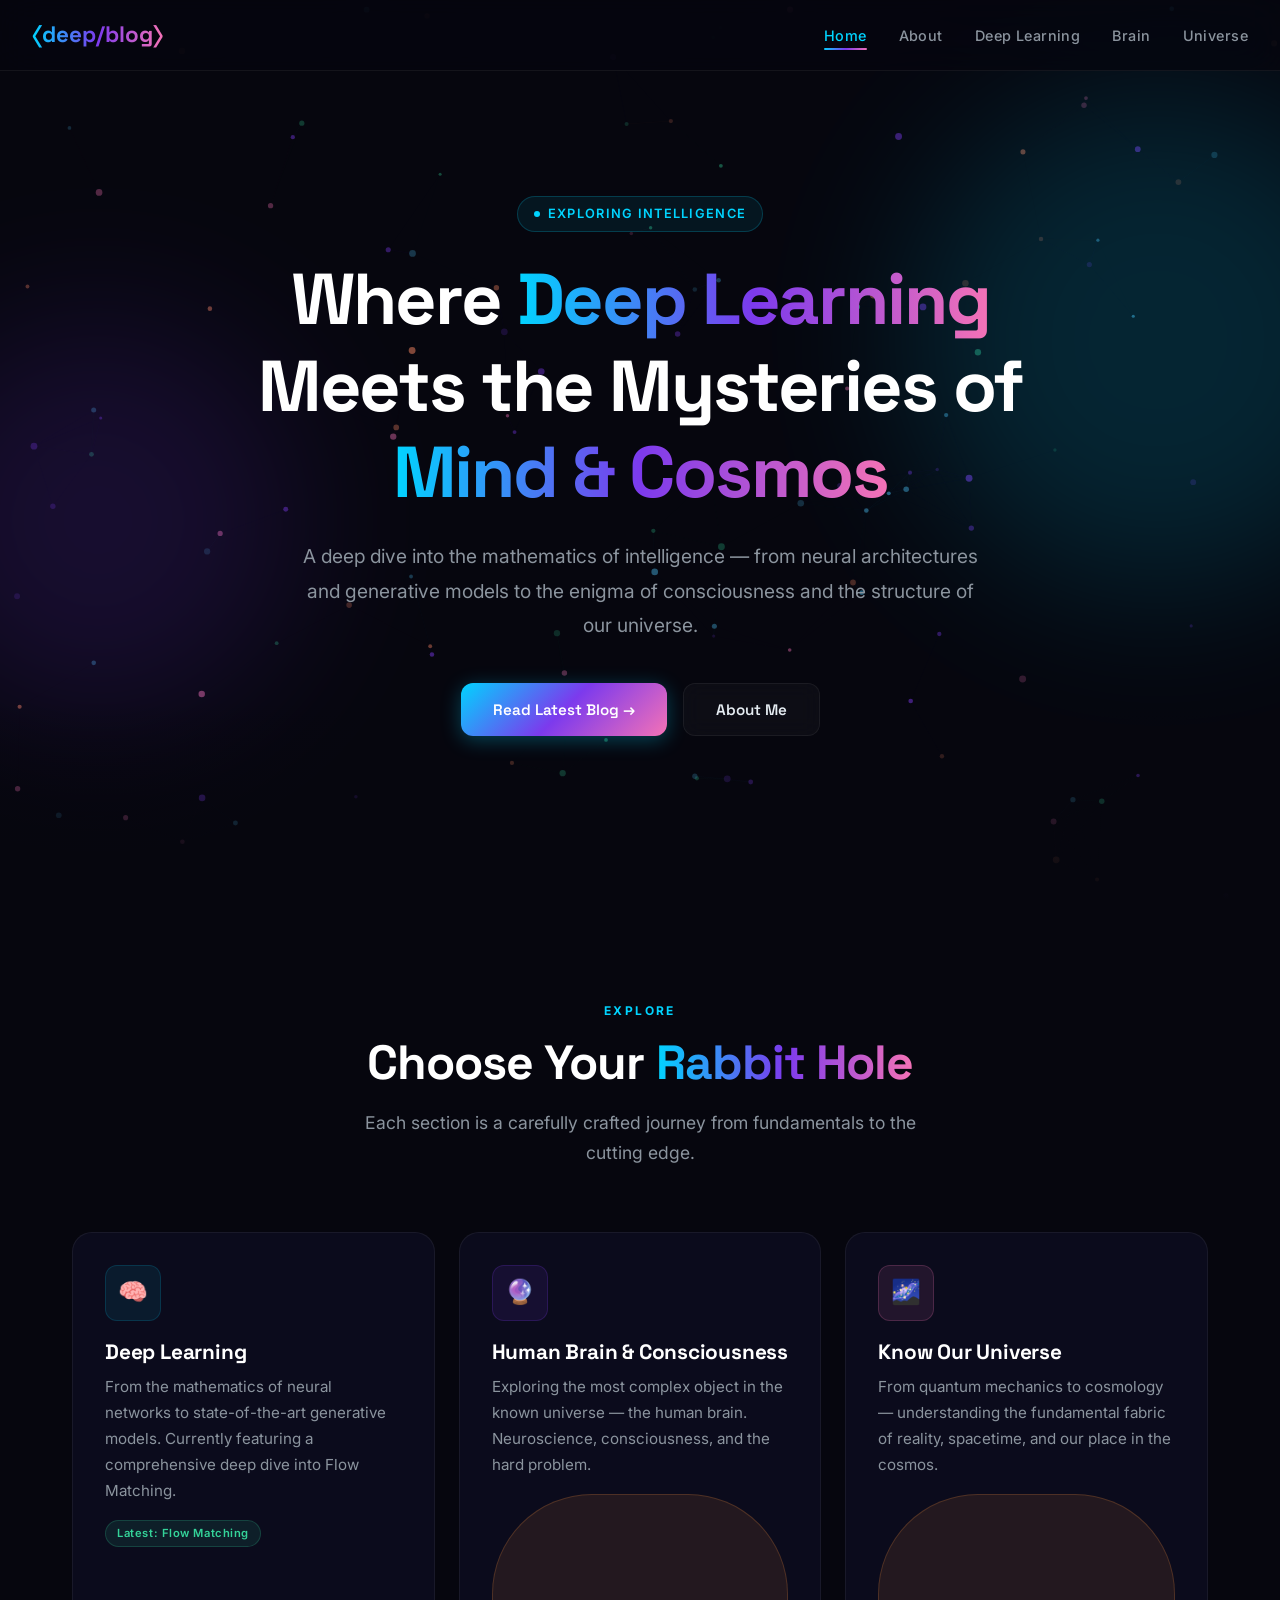
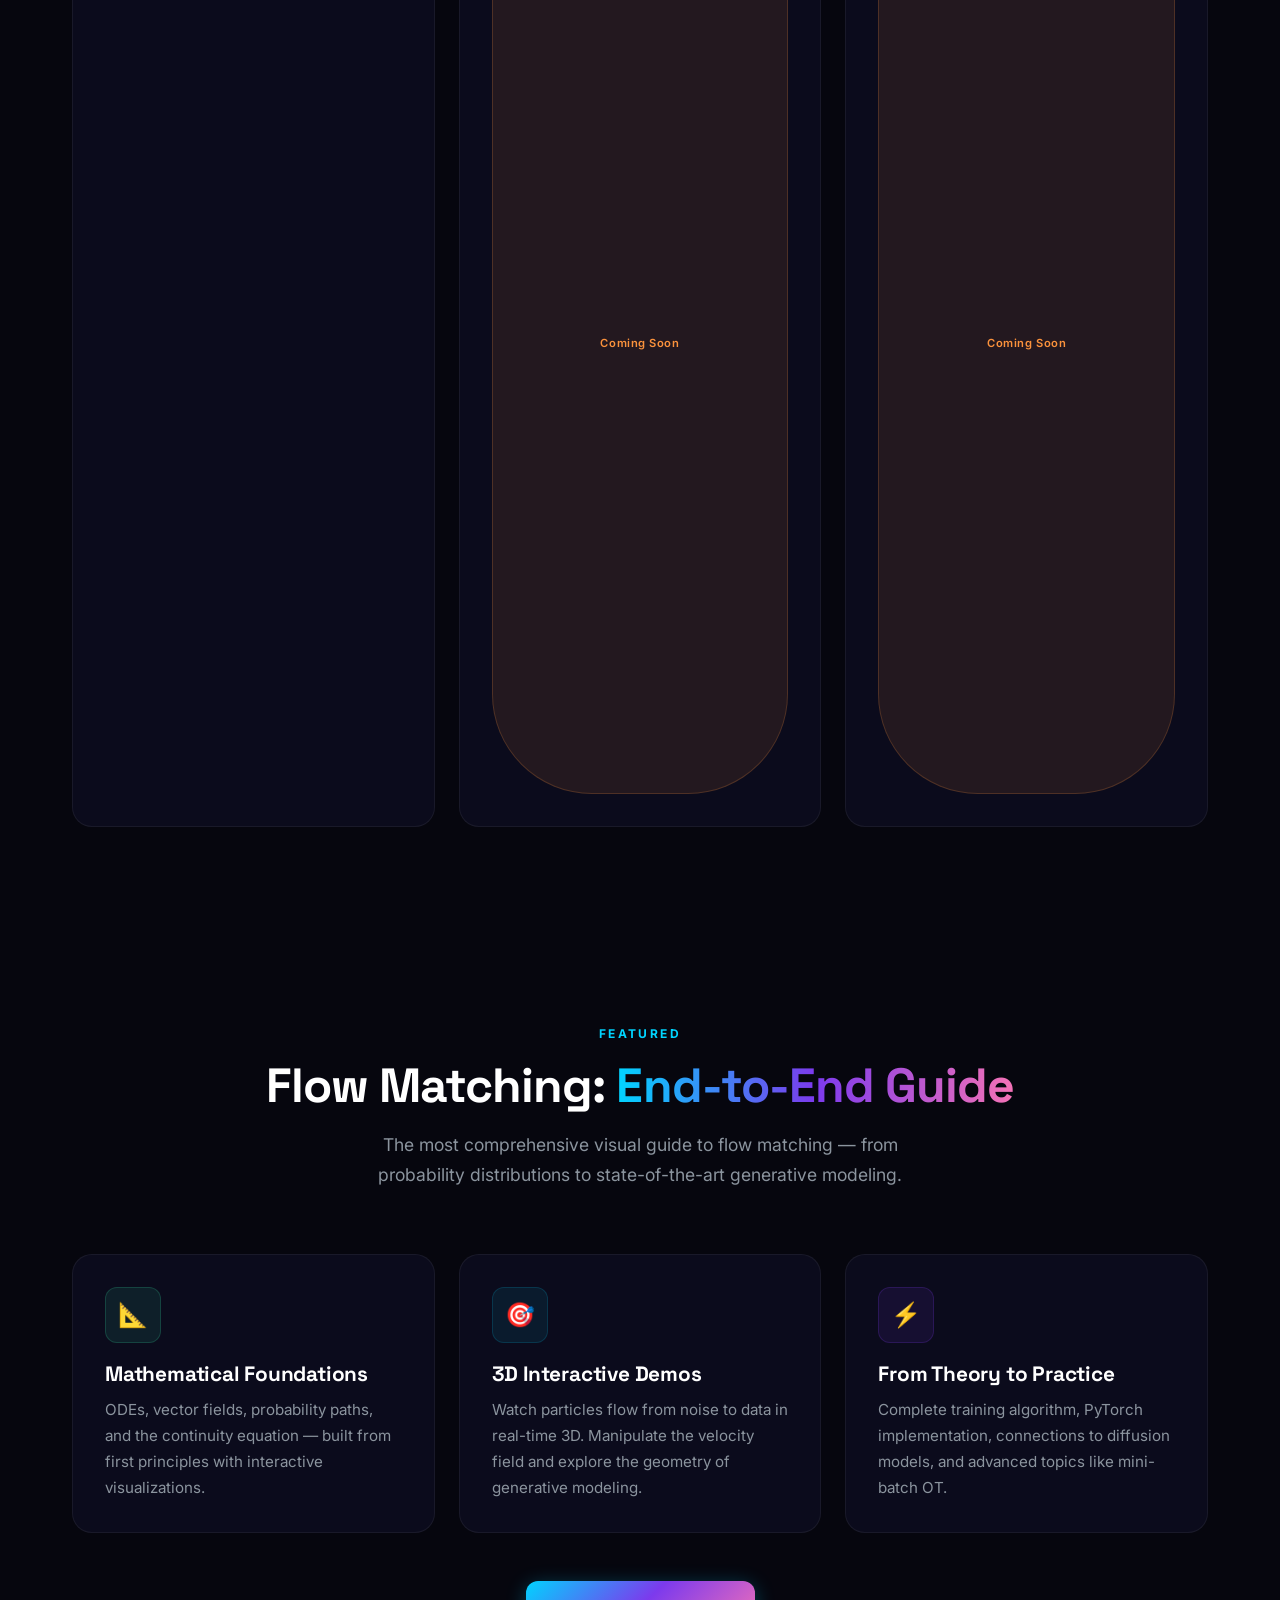
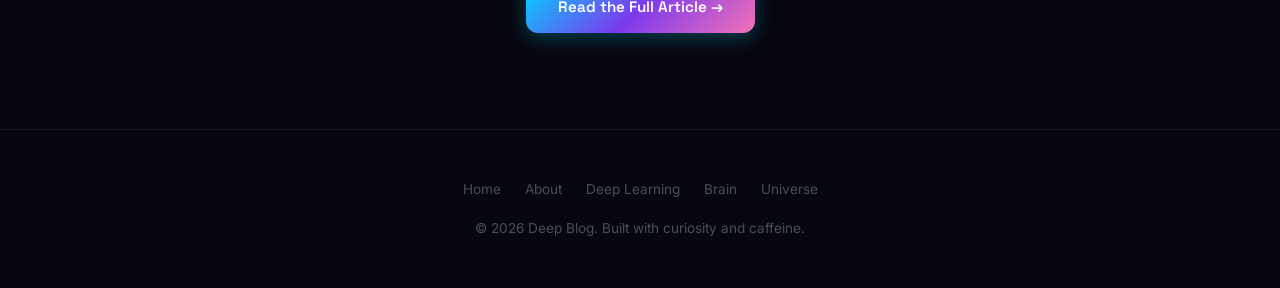
==== index.html @ b98dcb40 "Initial commit: Deep Blog with Flow Matching article" ====
<!DOCTYPE html>
<html lang="en">
<head>
  <meta charset="UTF-8">
  <meta name="viewport" content="width=device-width, initial-scale=1.0">
  <title>Deep Blog — Exploring the Frontiers of Intelligence</title>
  <link rel="preconnect" href="https://fonts.googleapis.com">
  <link rel="preconnect" href="https://fonts.gstatic.com" crossorigin>
  <link href="https://fonts.googleapis.com/css2?family=Inter:wght@300;400;500;600;700&family=Space+Grotesk:wght@400;500;600;700&family=JetBrains+Mono:wght@400;500;600&display=swap" rel="stylesheet">
  <link rel="stylesheet" href="css/style.css">
</head>
<body>

  <!-- Scroll Progress -->
  <div class="scroll-progress" id="scrollProgress"></div>

  <!-- Navigation -->
  <nav class="navbar" id="navbar">
    <a href="index.html" class="nav-brand">⟨deep/blog⟩</a>
    <button class="nav-toggle" id="navToggle" aria-label="Toggle menu">
      <span></span><span></span><span></span>
    </button>
    <ul class="nav-links" id="navLinks">
      <li><a href="index.html" class="active">Home</a></li>
      <li><a href="about.html">About</a></li>
      <li><a href="flow-matching.html">Deep Learning</a></li>
      <li><a href="brain.html">Brain</a></li>
      <li><a href="universe.html">Universe</a></li>
    </ul>
  </nav>

  <!-- Hero Section -->
  <section class="hero">
    <canvas class="hero-canvas" id="heroCanvas"></canvas>
    <div class="hero-content">
      <div class="hero-badge">
        <span class="dot"></span>
        Exploring Intelligence
      </div>
      <h1>Where <span class="gradient-text">Deep Learning</span> Meets the Mysteries of <span class="gradient-text">Mind & Cosmos</span></h1>
      <p>A deep dive into the mathematics of intelligence — from neural architectures and generative models to the enigma of consciousness and the structure of our universe.</p>
      <div class="btn-group">
        <a href="flow-matching.html" class="btn btn-primary">Read Latest Blog →</a>
        <a href="about.html" class="btn btn-secondary">About Me</a>
      </div>
    </div>
    <div class="hero-overlay"></div>
  </section>

  <!-- Sections Overview -->
  <section id="sections">
    <div class="container">
      <div class="section-header reveal">
        <span class="overline">Explore</span>
        <h2>Choose Your <span class="gradient-text">Rabbit Hole</span></h2>
        <p>Each section is a carefully crafted journey from fundamentals to the cutting edge.</p>
      </div>

      <div class="cards-grid">

        <!-- Deep Learning Card -->
        <a href="flow-matching.html" class="card reveal reveal-delay-1">
          <div class="card-content">
            <div class="card-icon">🧠</div>
            <h3>Deep Learning</h3>
            <p>From the mathematics of neural networks to state-of-the-art generative models. Currently featuring a comprehensive deep dive into Flow Matching.</p>
            <span class="card-tag new">Latest: Flow Matching</span>
          </div>
        </a>

        <!-- Brain & Consciousness Card -->
        <a href="brain.html" class="card reveal reveal-delay-2">
          <div class="card-content">
            <div class="card-icon purple">🔮</div>
            <h3>Human Brain & Consciousness</h3>
            <p>Exploring the most complex object in the known universe — the human brain. Neuroscience, consciousness, and the hard problem.</p>
            <span class="card-tag coming-soon">Coming Soon</span>
          </div>
        </a>

        <!-- Universe Card -->
        <a href="universe.html" class="card reveal reveal-delay-3">
          <div class="card-content">
            <div class="card-icon pink">🌌</div>
            <h3>Know Our Universe</h3>
            <p>From quantum mechanics to cosmology — understanding the fundamental fabric of reality, spacetime, and our place in the cosmos.</p>
            <span class="card-tag coming-soon">Coming Soon</span>
          </div>
        </a>

      </div>
    </div>
  </section>

  <!-- Featured Article Preview -->
  <section id="featured">
    <div class="container">
      <div class="section-header reveal">
        <span class="overline">Featured</span>
        <h2>Flow Matching: <span class="gradient-text">End-to-End Guide</span></h2>
        <p>The most comprehensive visual guide to flow matching — from probability distributions to state-of-the-art generative modeling.</p>
      </div>

      <div class="cards-grid">
        <div class="card reveal reveal-delay-1">
          <div class="card-content">
            <div class="card-icon green">📐</div>
            <h3>Mathematical Foundations</h3>
            <p>ODEs, vector fields, probability paths, and the continuity equation — built from first principles with interactive visualizations.</p>
          </div>
        </div>

        <div class="card reveal reveal-delay-2">
          <div class="card-content">
            <div class="card-icon">🎯</div>
            <h3>3D Interactive Demos</h3>
            <p>Watch particles flow from noise to data in real-time 3D. Manipulate the velocity field and explore the geometry of generative modeling.</p>
          </div>
        </div>

        <div class="card reveal reveal-delay-3">
          <div class="card-content">
            <div class="card-icon purple">⚡</div>
            <h3>From Theory to Practice</h3>
            <p>Complete training algorithm, PyTorch implementation, connections to diffusion models, and advanced topics like mini-batch OT.</p>
          </div>
        </div>
      </div>

      <div style="text-align: center; margin-top: 3rem;" class="reveal">
        <a href="flow-matching.html" class="btn btn-primary">Read the Full Article →</a>
      </div>
    </div>
  </section>

  <!-- Ambient glow orbs -->
  <div class="glow-orb cyan" style="width:500px;height:500px;top:10%;right:-10%;"></div>
  <div class="glow-orb purple" style="width:400px;height:400px;bottom:20%;left:-8%;"></div>

  <!-- Footer -->
  <footer class="footer">
    <div class="footer-links">
      <a href="index.html">Home</a>
      <a href="about.html">About</a>
      <a href="flow-matching.html">Deep Learning</a>
      <a href="brain.html">Brain</a>
      <a href="universe.html">Universe</a>
    </div>
    <p>&copy; 2026 Deep Blog. Built with curiosity and caffeine.</p>
  </footer>

  <script src="js/main.js"></script>
</body>
</html>
---- css/style.css ----
/* ═══════════════════════════════════════════════════════════════════════════
   DEEP BLOG — Design System
   Dark theme, glassmorphism, gradient accents, modern typography
   ═══════════════════════════════════════════════════════════════════════════ */

/* ── CSS Variables ────────────────────────────────────────────────────────── */
:root {
  --bg-primary: #06060e;
  --bg-secondary: #0c0c1d;
  --bg-card: rgba(15, 15, 35, 0.7);
  --bg-glass: rgba(255, 255, 255, 0.03);
  --border-subtle: rgba(255, 255, 255, 0.06);
  --border-glow: rgba(0, 212, 255, 0.15);

  --text-primary: #e6edf3;
  --text-secondary: #8b949e;
  --text-muted: #484f58;
  --text-heading: #ffffff;

  --accent-cyan: #00d4ff;
  --accent-purple: #7c3aed;
  --accent-pink: #f472b6;
  --accent-orange: #fb923c;
  --accent-green: #34d399;
  --accent-red: #f87171;

  --gradient-hero: linear-gradient(135deg, #00d4ff 0%, #7c3aed 50%, #f472b6 100%);
  --gradient-card: linear-gradient(135deg, rgba(0,212,255,0.08), rgba(124,58,237,0.08));
  --gradient-text: linear-gradient(90deg, #00d4ff, #7c3aed, #f472b6);

  --font-heading: 'Space Grotesk', sans-serif;
  --font-body: 'Inter', sans-serif;
  --font-mono: 'JetBrains Mono', monospace;

  --radius-sm: 8px;
  --radius-md: 12px;
  --radius-lg: 20px;
  --radius-xl: 28px;

  --shadow-glow: 0 0 40px rgba(0, 212, 255, 0.1);
  --shadow-card: 0 8px 32px rgba(0, 0, 0, 0.4);

  --transition-fast: 0.2s cubic-bezier(0.4, 0, 0.2, 1);
  --transition-smooth: 0.4s cubic-bezier(0.4, 0, 0.2, 1);
  --transition-spring: 0.6s cubic-bezier(0.34, 1.56, 0.64, 1);
}

/* ── Reset & Base ─────────────────────────────────────────────────────────── */
*, *::before, *::after { box-sizing: border-box; margin: 0; padding: 0; }

html {
  scroll-behavior: smooth;
  font-size: 16px;
  -webkit-font-smoothing: antialiased;
  -moz-osx-font-smoothing: grayscale;
}

body {
  font-family: var(--font-body);
  background: var(--bg-primary);
  color: var(--text-primary);
  line-height: 1.7;
  overflow-x: hidden;
}

::selection {
  background: rgba(0, 212, 255, 0.3);
  color: #fff;
}

a { color: var(--accent-cyan); text-decoration: none; transition: var(--transition-fast); }
a:hover { color: #fff; text-shadow: 0 0 10px var(--accent-cyan); }

img { max-width: 100%; display: block; }

/* ── Typography ───────────────────────────────────────────────────────────── */
h1, h2, h3, h4, h5, h6 {
  font-family: var(--font-heading);
  color: var(--text-heading);
  line-height: 1.2;
  font-weight: 700;
}

h1 { font-size: clamp(2.5rem, 6vw, 4.5rem); letter-spacing: -0.03em; }
h2 { font-size: clamp(1.8rem, 4vw, 3rem); letter-spacing: -0.02em; }
h3 { font-size: clamp(1.3rem, 2.5vw, 1.8rem); letter-spacing: -0.01em; }
h4 { font-size: 1.25rem; }

p { margin-bottom: 1.2em; color: var(--text-secondary); font-size: 1.05rem; }

.gradient-text {
  background: var(--gradient-text);
  -webkit-background-clip: text;
  -webkit-text-fill-color: transparent;
  background-clip: text;
}

.mono { font-family: var(--font-mono); }

/* ── Navigation ───────────────────────────────────────────────────────────── */
.navbar {
  position: fixed;
  top: 0;
  left: 0;
  right: 0;
  z-index: 1000;
  padding: 1rem 2rem;
  display: flex;
  align-items: center;
  justify-content: space-between;
  backdrop-filter: blur(20px) saturate(1.5);
  -webkit-backdrop-filter: blur(20px) saturate(1.5);
  background: rgba(6, 6, 14, 0.75);
  border-bottom: 1px solid var(--border-subtle);
  transition: var(--transition-smooth);
}

.navbar.scrolled {
  padding: 0.6rem 2rem;
  background: rgba(6, 6, 14, 0.92);
}

.nav-brand {
  font-family: var(--font-heading);
  font-size: 1.4rem;
  font-weight: 700;
  background: var(--gradient-text);
  -webkit-background-clip: text;
  -webkit-text-fill-color: transparent;
  background-clip: text;
}

.nav-links {
  display: flex;
  gap: 2rem;
  list-style: none;
  align-items: center;
}

.nav-links a {
  color: var(--text-secondary);
  font-size: 0.9rem;
  font-weight: 500;
  letter-spacing: 0.03em;
  position: relative;
  padding: 0.3rem 0;
}

.nav-links a::after {
  content: '';
  position: absolute;
  bottom: -2px;
  left: 0;
  width: 0;
  height: 2px;
  background: var(--gradient-hero);
  transition: var(--transition-smooth);
  border-radius: 1px;
}

.nav-links a:hover { color: #fff; text-shadow: none; }
.nav-links a:hover::after { width: 100%; }
.nav-links a.active { color: var(--accent-cyan); }
.nav-links a.active::after { width: 100%; }

.nav-toggle {
  display: none;
  flex-direction: column;
  gap: 5px;
  cursor: pointer;
  background: none;
  border: none;
  padding: 4px;
}

.nav-toggle span {
  width: 24px;
  height: 2px;
  background: var(--text-primary);
  border-radius: 2px;
  transition: var(--transition-fast);
}

/* ── Hero Section ─────────────────────────────────────────────────────────── */
.hero {
  position: relative;
  min-height: 100vh;
  display: flex;
  align-items: center;
  justify-content: center;
  text-align: center;
  padding: 6rem 2rem 4rem;
  overflow: hidden;
}

.hero-canvas {
  position: absolute;
  top: 0;
  left: 0;
  width: 100%;
  height: 100%;
  z-index: 0;
}

.hero-content {
  position: relative;
  z-index: 2;
  max-width: 900px;
}

.hero-badge {
  display: inline-flex;
  align-items: center;
  gap: 0.5rem;
  padding: 0.4rem 1rem;
  border-radius: 100px;
  background: rgba(0, 212, 255, 0.08);
  border: 1px solid rgba(0, 212, 255, 0.2);
  color: var(--accent-cyan);
  font-size: 0.8rem;
  font-weight: 600;
  letter-spacing: 0.1em;
  text-transform: uppercase;
  margin-bottom: 1.5rem;
}

.hero-badge .dot {
  width: 6px;
  height: 6px;
  border-radius: 50%;
  background: var(--accent-cyan);
  animation: pulse-dot 2s ease-in-out infinite;
}

@keyframes pulse-dot {
  0%, 100% { opacity: 1; box-shadow: 0 0 0 0 rgba(0, 212, 255, 0.4); }
  50% { opacity: 0.6; box-shadow: 0 0 0 6px rgba(0, 212, 255, 0); }
}

.hero h1 {
  margin-bottom: 1.5rem;
}

.hero p {
  font-size: 1.2rem;
  color: var(--text-secondary);
  max-width: 700px;
  margin: 0 auto 2.5rem;
  line-height: 1.8;
}

.hero-overlay {
  position: absolute;
  bottom: 0;
  left: 0;
  right: 0;
  height: 200px;
  background: linear-gradient(to top, var(--bg-primary), transparent);
  z-index: 1;
}

/* ── Buttons ──────────────────────────────────────────────────────────────── */
.btn {
  display: inline-flex;
  align-items: center;
  gap: 0.5rem;
  padding: 0.8rem 2rem;
  border-radius: var(--radius-md);
  font-family: var(--font-heading);
  font-weight: 600;
  font-size: 0.95rem;
  border: none;
  cursor: pointer;
  transition: var(--transition-smooth);
  position: relative;
  overflow: hidden;
}

.btn-primary {
  background: var(--gradient-hero);
  color: #fff;
  box-shadow: 0 4px 20px rgba(0, 212, 255, 0.3);
}

.btn-primary:hover {
  transform: translateY(-2px);
  box-shadow: 0 8px 30px rgba(0, 212, 255, 0.4);
  color: #fff;
  text-shadow: none;
}

.btn-secondary {
  background: var(--bg-glass);
  color: var(--text-primary);
  border: 1px solid var(--border-subtle);
  backdrop-filter: blur(10px);
}

.btn-secondary:hover {
  background: rgba(255, 255, 255, 0.08);
  border-color: var(--accent-cyan);
  color: #fff;
  text-shadow: none;
}

.btn-group {
  display: flex;
  gap: 1rem;
  justify-content: center;
  flex-wrap: wrap;
}

/* ── Container ────────────────────────────────────────────────────────────── */
.container {
  max-width: 1200px;
  margin: 0 auto;
  padding: 0 2rem;
}

.container-narrow {
  max-width: 860px;
  margin: 0 auto;
  padding: 0 2rem;
}

/* ── Sections ─────────────────────────────────────────────────────────────── */
section {
  padding: 6rem 0;
  position: relative;
}

.section-header {
  text-align: center;
  margin-bottom: 4rem;
}

.section-header .overline {
  display: inline-block;
  font-size: 0.75rem;
  font-weight: 700;
  letter-spacing: 0.2em;
  text-transform: uppercase;
  color: var(--accent-cyan);
  margin-bottom: 0.8rem;
}

.section-header h2 {
  margin-bottom: 1rem;
}

.section-header p {
  max-width: 600px;
  margin: 0 auto;
  font-size: 1.1rem;
}

/* ── Cards Grid ───────────────────────────────────────────────────────────── */
.cards-grid {
  display: grid;
  grid-template-columns: repeat(auto-fit, minmax(340px, 1fr));
  gap: 1.5rem;
}

.card {
  position: relative;
  background: var(--bg-card);
  border: 1px solid var(--border-subtle);
  border-radius: var(--radius-lg);
  padding: 2rem;
  transition: var(--transition-smooth);
  overflow: hidden;
  cursor: pointer;
}

.card::before {
  content: '';
  position: absolute;
  inset: 0;
  border-radius: var(--radius-lg);
  background: var(--gradient-card);
  opacity: 0;
  transition: var(--transition-smooth);
}

.card:hover {
  transform: translateY(-4px);
  border-color: rgba(0, 212, 255, 0.2);
  box-shadow: var(--shadow-glow);
}

.card:hover::before { opacity: 1; }

.card-content { position: relative; z-index: 1; }

.card-icon {
  width: 56px;
  height: 56px;
  border-radius: var(--radius-md);
  display: flex;
  align-items: center;
  justify-content: center;
  font-size: 1.5rem;
  margin-bottom: 1.2rem;
  background: rgba(0, 212, 255, 0.08);
  border: 1px solid rgba(0, 212, 255, 0.15);
}

.card-icon.purple { background: rgba(124, 58, 237, 0.1); border-color: rgba(124, 58, 237, 0.2); }
.card-icon.pink { background: rgba(244, 114, 182, 0.1); border-color: rgba(244, 114, 182, 0.2); }
.card-icon.orange { background: rgba(251, 146, 60, 0.1); border-color: rgba(251, 146, 60, 0.2); }
.card-icon.green { background: rgba(52, 211, 153, 0.1); border-color: rgba(52, 211, 153, 0.2); }

.card h3 { margin-bottom: 0.6rem; font-size: 1.3rem; }
.card p { font-size: 0.95rem; color: var(--text-secondary); margin-bottom: 0; }

.card-tag {
  display: inline-block;
  padding: 0.2rem 0.7rem;
  border-radius: 100px;
  font-size: 0.7rem;
  font-weight: 600;
  letter-spacing: 0.05em;
  margin-top: 1rem;
}

.card-tag.coming-soon {
  background: rgba(251, 146, 60, 0.1);
  color: var(--accent-orange);
  border: 1px solid rgba(251, 146, 60, 0.2);
}

.card-tag.new {
  background: rgba(52, 211, 153, 0.1);
  color: var(--accent-green);
  border: 1px solid rgba(52, 211, 153, 0.2);
}

/* ── Blog Article ─────────────────────────────────────────────────────────── */
.blog-hero {
  position: relative;
  min-height: 70vh;
  display: flex;
  align-items: center;
  justify-content: center;
  text-align: center;
  padding: 8rem 2rem 4rem;
  overflow: hidden;
}

.blog-hero .hero-canvas {
  position: absolute;
  top: 0; left: 0;
  width: 100%;
  height: 100%;
  z-index: 0;
}

.blog-hero-content {
  position: relative;
  z-index: 2;
  max-width: 800px;
}

.blog-meta {
  display: flex;
  gap: 1.5rem;
  justify-content: center;
  align-items: center;
  flex-wrap: wrap;
  margin-bottom: 1.5rem;
  font-size: 0.85rem;
  color: var(--text-muted);
}

.blog-meta span {
  display: flex;
  align-items: center;
  gap: 0.3rem;
}

.blog-article {
  padding: 4rem 0 6rem;
}

.blog-article .container-narrow > * {
  opacity: 0;
  transform: translateY(20px);
  animation: fadeInUp 0.6s ease forwards;
}

@keyframes fadeInUp {
  to { opacity: 1; transform: translateY(0); }
}

.blog-article h2 {
  margin: 3.5rem 0 1.2rem;
  padding-top: 2rem;
  border-top: 1px solid var(--border-subtle);
  font-size: 2rem;
}

.blog-article h2:first-of-type { border-top: none; padding-top: 0; }

.blog-article h3 {
  margin: 2.5rem 0 1rem;
  color: var(--accent-cyan);
}

.blog-article h4 {
  margin: 2rem 0 0.8rem;
  color: var(--text-primary);
}

.blog-article p {
  font-size: 1.08rem;
  line-height: 1.85;
  margin-bottom: 1.5rem;
}

.blog-article ul, .blog-article ol {
  margin: 1rem 0 1.5rem 1.5rem;
  color: var(--text-secondary);
}

.blog-article li {
  margin-bottom: 0.5rem;
  font-size: 1.05rem;
  line-height: 1.7;
}

.blog-article strong { color: var(--text-primary); font-weight: 600; }

/* ── Code Blocks ──────────────────────────────────────────────────────────── */
.code-block {
  position: relative;
  margin: 1.5rem 0 2rem;
  border-radius: var(--radius-md);
  overflow: hidden;
  border: 1px solid var(--border-subtle);
}

.code-block-header {
  display: flex;
  align-items: center;
  justify-content: space-between;
  padding: 0.6rem 1rem;
  background: rgba(255, 255, 255, 0.03);
  border-bottom: 1px solid var(--border-subtle);
  font-size: 0.75rem;
  color: var(--text-muted);
  font-family: var(--font-mono);
}

.code-block pre {
  margin: 0;
  padding: 1.2rem 1.5rem;
  background: rgba(10, 10, 20, 0.8);
  overflow-x: auto;
}

.code-block code {
  font-family: var(--font-mono);
  font-size: 0.85rem;
  line-height: 1.7;
  color: var(--text-primary);
}

code:not(pre code) {
  font-family: var(--font-mono);
  font-size: 0.88em;
  padding: 0.15em 0.4em;
  border-radius: 4px;
  background: rgba(0, 212, 255, 0.08);
  color: var(--accent-cyan);
  border: 1px solid rgba(0, 212, 255, 0.12);
}

/* ── Math Display ─────────────────────────────────────────────────────────── */
.math-block {
  margin: 2rem 0;
  padding: 1.5rem 2rem;
  background: rgba(124, 58, 237, 0.05);
  border: 1px solid rgba(124, 58, 237, 0.15);
  border-radius: var(--radius-md);
  text-align: center;
  overflow-x: auto;
  font-size: 1.1rem;
}

.math-block .katex { font-size: 1.2em; }

.inline-math .katex { font-size: 1em; }

/* ── Interactive Canvas Sections ──────────────────────────────────────────── */
.interactive-section {
  margin: 3rem -2rem;
  padding: 2rem;
  background: var(--bg-card);
  border: 1px solid var(--border-subtle);
  border-radius: var(--radius-lg);
  position: relative;
}

.interactive-section h4 {
  margin-top: 0;
  margin-bottom: 0.3rem;
  font-size: 1.1rem;
}

.interactive-section .subtitle {
  color: var(--text-muted);
  font-size: 0.85rem;
  margin-bottom: 1rem;
}

.canvas-container {
  position: relative;
  width: 100%;
  height: 400px;
  border-radius: var(--radius-md);
  overflow: hidden;
  background: rgba(0, 0, 0, 0.3);
  border: 1px solid var(--border-subtle);
  margin-bottom: 1rem;
}

.canvas-container canvas {
  width: 100%;
  height: 100%;
  display: block;
}

.controls {
  display: flex;
  align-items: center;
  gap: 1rem;
  flex-wrap: wrap;
}

.controls label {
  font-size: 0.85rem;
  color: var(--text-secondary);
  font-weight: 500;
}

.controls input[type="range"] {
  -webkit-appearance: none;
  appearance: none;
  height: 4px;
  border-radius: 2px;
  background: rgba(255, 255, 255, 0.1);
  outline: none;
  flex: 1;
  min-width: 120px;
}

.controls input[type="range"]::-webkit-slider-thumb {
  -webkit-appearance: none;
  appearance: none;
  width: 16px;
  height: 16px;
  border-radius: 50%;
  background: var(--accent-cyan);
  cursor: pointer;
  box-shadow: 0 0 10px rgba(0, 212, 255, 0.5);
}

.controls .value-display {
  font-family: var(--font-mono);
  font-size: 0.85rem;
  color: var(--accent-cyan);
  min-width: 50px;
}

.controls button {
  padding: 0.4rem 1rem;
  border-radius: var(--radius-sm);
  border: 1px solid var(--border-subtle);
  background: var(--bg-glass);
  color: var(--text-primary);
  font-size: 0.85rem;
  cursor: pointer;
  transition: var(--transition-fast);
  font-family: var(--font-heading);
  font-weight: 500;
}

.controls button:hover {
  border-color: var(--accent-cyan);
  background: rgba(0, 212, 255, 0.1);
}

.controls button.active {
  background: rgba(0, 212, 255, 0.15);
  border-color: var(--accent-cyan);
  color: var(--accent-cyan);
}

/* ── Info / Callout Boxes ─────────────────────────────────────────────────── */
.callout {
  margin: 2rem 0;
  padding: 1.2rem 1.5rem;
  border-radius: var(--radius-md);
  border-left: 3px solid;
}

.callout.insight {
  background: rgba(0, 212, 255, 0.05);
  border-color: var(--accent-cyan);
}

.callout.warning {
  background: rgba(251, 146, 60, 0.05);
  border-color: var(--accent-orange);
}

.callout.key {
  background: rgba(124, 58, 237, 0.05);
  border-color: var(--accent-purple);
}

.callout-title {
  font-family: var(--font-heading);
  font-weight: 700;
  font-size: 0.85rem;
  letter-spacing: 0.05em;
  text-transform: uppercase;
  margin-bottom: 0.5rem;
}

.callout.insight .callout-title { color: var(--accent-cyan); }
.callout.warning .callout-title { color: var(--accent-orange); }
.callout.key .callout-title { color: var(--accent-purple); }

.callout p:last-child { margin-bottom: 0; }

/* ── About Page ───────────────────────────────────────────────────────────── */
.about-grid {
  display: grid;
  grid-template-columns: 300px 1fr;
  gap: 3rem;
  align-items: start;
}

.about-photo {
  width: 100%;
  aspect-ratio: 1;
  border-radius: var(--radius-xl);
  background: var(--gradient-card);
  border: 2px solid var(--border-subtle);
  display: flex;
  align-items: center;
  justify-content: center;
  font-size: 4rem;
  color: var(--text-muted);
  position: relative;
  overflow: hidden;
}

.about-photo::after {
  content: '';
  position: absolute;
  inset: -2px;
  border-radius: var(--radius-xl);
  background: var(--gradient-hero);
  z-index: -1;
  opacity: 0.3;
}

.about-info h2 { margin-bottom: 0.5rem; }

.about-info .tagline {
  font-size: 1.15rem;
  color: var(--accent-cyan);
  margin-bottom: 1.5rem;
  font-weight: 500;
}

.info-list {
  list-style: none;
  margin: 1.5rem 0;
  padding: 0;
}

.info-list li {
  display: flex;
  gap: 1rem;
  padding: 0.8rem 0;
  border-bottom: 1px solid var(--border-subtle);
  font-size: 0.95rem;
}

.info-list .label {
  color: var(--text-muted);
  font-weight: 600;
  font-size: 0.8rem;
  text-transform: uppercase;
  letter-spacing: 0.08em;
  min-width: 120px;
  padding-top: 2px;
}

.info-list .value { color: var(--text-primary); }

.timeline {
  margin-top: 3rem;
  position: relative;
  padding-left: 2rem;
}

.timeline::before {
  content: '';
  position: absolute;
  left: 0;
  top: 0;
  bottom: 0;
  width: 2px;
  background: linear-gradient(to bottom, var(--accent-cyan), var(--accent-purple), transparent);
}

.timeline-item {
  position: relative;
  margin-bottom: 2rem;
  padding-left: 1.5rem;
}

.timeline-item::before {
  content: '';
  position: absolute;
  left: -2rem;
  top: 0.4rem;
  width: 10px;
  height: 10px;
  border-radius: 50%;
  background: var(--accent-cyan);
  border: 2px solid var(--bg-primary);
  box-shadow: 0 0 10px rgba(0, 212, 255, 0.5);
}

.timeline-item .year {
  font-family: var(--font-mono);
  font-size: 0.8rem;
  color: var(--accent-cyan);
  font-weight: 600;
}

.timeline-item h4 { margin: 0.2rem 0; font-size: 1.05rem; }
.timeline-item p { font-size: 0.9rem; margin-bottom: 0; }

/* ── Coming Soon Page ─────────────────────────────────────────────────────── */
.coming-soon {
  min-height: 100vh;
  display: flex;
  align-items: center;
  justify-content: center;
  text-align: center;
  padding: 6rem 2rem;
}

.coming-soon-content h1 {
  margin-bottom: 1rem;
}

.coming-soon-content p {
  font-size: 1.2rem;
  max-width: 500px;
  margin: 0 auto 2rem;
}

.coming-soon-icon {
  font-size: 4rem;
  margin-bottom: 2rem;
  display: block;
  animation: float 3s ease-in-out infinite;
}

@keyframes float {
  0%, 100% { transform: translateY(0); }
  50% { transform: translateY(-15px); }
}

/* ── Footer ───────────────────────────────────────────────────────────────── */
.footer {
  padding: 3rem 2rem;
  border-top: 1px solid var(--border-subtle);
  text-align: center;
}

.footer p {
  font-size: 0.85rem;
  color: var(--text-muted);
  margin: 0;
}

.footer-links {
  display: flex;
  gap: 1.5rem;
  justify-content: center;
  margin-bottom: 1rem;
}

.footer-links a {
  color: var(--text-muted);
  font-size: 0.85rem;
}

/* ── Scroll Animations ────────────────────────────────────────────────────── */
.reveal {
  opacity: 0;
  transform: translateY(30px);
  transition: opacity 0.8s ease, transform 0.8s ease;
}

.reveal.visible {
  opacity: 1;
  transform: translateY(0);
}

.reveal-delay-1 { transition-delay: 0.1s; }
.reveal-delay-2 { transition-delay: 0.2s; }
.reveal-delay-3 { transition-delay: 0.3s; }
.reveal-delay-4 { transition-delay: 0.4s; }

/* ── Glow Effects ─────────────────────────────────────────────────────────── */
.glow-orb {
  position: absolute;
  border-radius: 50%;
  filter: blur(80px);
  opacity: 0.15;
  pointer-events: none;
}

.glow-orb.cyan { background: var(--accent-cyan); }
.glow-orb.purple { background: var(--accent-purple); }
.glow-orb.pink { background: var(--accent-pink); }

/* ── Table of Contents (Blog sidebar) ─────────────────────────────────────── */
.toc {
  position: fixed;
  left: 2rem;
  top: 50%;
  transform: translateY(-50%);
  z-index: 100;
  display: flex;
  flex-direction: column;
  gap: 0.3rem;
}

.toc a {
  display: block;
  width: 3px;
  height: 20px;
  background: var(--border-subtle);
  border-radius: 2px;
  transition: var(--transition-fast);
  position: relative;
}

.toc a:hover, .toc a.active {
  background: var(--accent-cyan);
  width: 4px;
  box-shadow: 0 0 8px rgba(0, 212, 255, 0.5);
}

.toc a::after {
  content: attr(data-label);
  position: absolute;
  left: 16px;
  top: 50%;
  transform: translateY(-50%);
  white-space: nowrap;
  font-size: 0.7rem;
  color: var(--text-muted);
  opacity: 0;
  transition: var(--transition-fast);
  pointer-events: none;
}

.toc a:hover::after { opacity: 1; color: var(--text-primary); }

/* ── Step Cards (for the algorithm walkthrough) ───────────────────────────── */
.steps {
  counter-reset: step;
  margin: 2rem 0;
}

.step {
  counter-increment: step;
  position: relative;
  padding: 1.2rem 1.5rem 1.2rem 4rem;
  margin-bottom: 1rem;
  background: var(--bg-glass);
  border: 1px solid var(--border-subtle);
  border-radius: var(--radius-md);
  transition: var(--transition-fast);
}

.step:hover {
  border-color: rgba(0, 212, 255, 0.2);
  background: rgba(0, 212, 255, 0.03);
}

.step::before {
  content: counter(step);
  position: absolute;
  left: 1.2rem;
  top: 1.2rem;
  width: 26px;
  height: 26px;
  border-radius: 50%;
  background: rgba(0, 212, 255, 0.1);
  border: 1px solid rgba(0, 212, 255, 0.3);
  color: var(--accent-cyan);
  font-family: var(--font-mono);
  font-size: 0.75rem;
  font-weight: 700;
  display: flex;
  align-items: center;
  justify-content: center;
  line-height: 1;
}

.step p { margin-bottom: 0; font-size: 0.95rem; }

/* ── Comparison Table ─────────────────────────────────────────────────────── */
.comparison-table {
  width: 100%;
  border-collapse: collapse;
  margin: 1.5rem 0 2rem;
  font-size: 0.9rem;
}

.comparison-table th,
.comparison-table td {
  padding: 0.8rem 1rem;
  text-align: left;
  border-bottom: 1px solid var(--border-subtle);
}

.comparison-table th {
  color: var(--accent-cyan);
  font-family: var(--font-heading);
  font-weight: 600;
  font-size: 0.8rem;
  letter-spacing: 0.05em;
  text-transform: uppercase;
}

.comparison-table td { color: var(--text-secondary); }
.comparison-table tr:hover td { color: var(--text-primary); }

/* ── Responsive ───────────────────────────────────────────────────────────── */
@media (max-width: 1100px) {
  .toc { display: none; }
}

@media (max-width: 768px) {
  .navbar { padding: 0.8rem 1.2rem; }

  .nav-links {
    display: none;
    position: absolute;
    top: 100%;
    left: 0;
    right: 0;
    flex-direction: column;
    background: rgba(6, 6, 14, 0.95);
    backdrop-filter: blur(20px);
    padding: 1rem;
    gap: 0;
    border-bottom: 1px solid var(--border-subtle);
  }

  .nav-links.open { display: flex; }

  .nav-links a {
    padding: 0.8rem 1rem;
    display: block;
  }

  .nav-toggle { display: flex; }

  .hero { min-height: 90vh; padding: 5rem 1.2rem 3rem; }
  .hero h1 { font-size: 2.2rem; }

  .cards-grid { grid-template-columns: 1fr; }

  .about-grid { grid-template-columns: 1fr; }
  .about-photo { max-width: 220px; margin: 0 auto; }

  section { padding: 4rem 0; }

  .interactive-section { margin: 2rem -1rem; padding: 1.2rem; }
  .canvas-container { height: 300px; }

  .blog-hero { min-height: 50vh; padding: 6rem 1.2rem 3rem; }

  .math-block { padding: 1rem; font-size: 0.9rem; }
}

/* ── Syntax Highlighting (inline) ─────────────────────────────────────────── */
.token-keyword { color: var(--accent-purple); }
.token-function { color: #dcdcaa; }
.token-string { color: var(--accent-green); }
.token-comment { color: var(--text-muted); font-style: italic; }
.token-number { color: var(--accent-orange); }
.token-operator { color: var(--text-secondary); }
.token-class { color: var(--accent-cyan); }
.token-variable { color: #9cdcfe; }
.token-param { color: #9cdcfe; }

/* ── Scroll progress bar ──────────────────────────────────────────────────── */
.scroll-progress {
  position: fixed;
  top: 0;
  left: 0;
  height: 3px;
  background: var(--gradient-hero);
  z-index: 1001;
  transition: width 0.1s linear;
}

/* ── Particle background ──────────────────────────────────────────────────── */
.bg-particles {
  position: fixed;
  top: 0;
  left: 0;
  width: 100%;
  height: 100%;
  pointer-events: none;
  z-index: 0;
  opacity: 0.5;
}
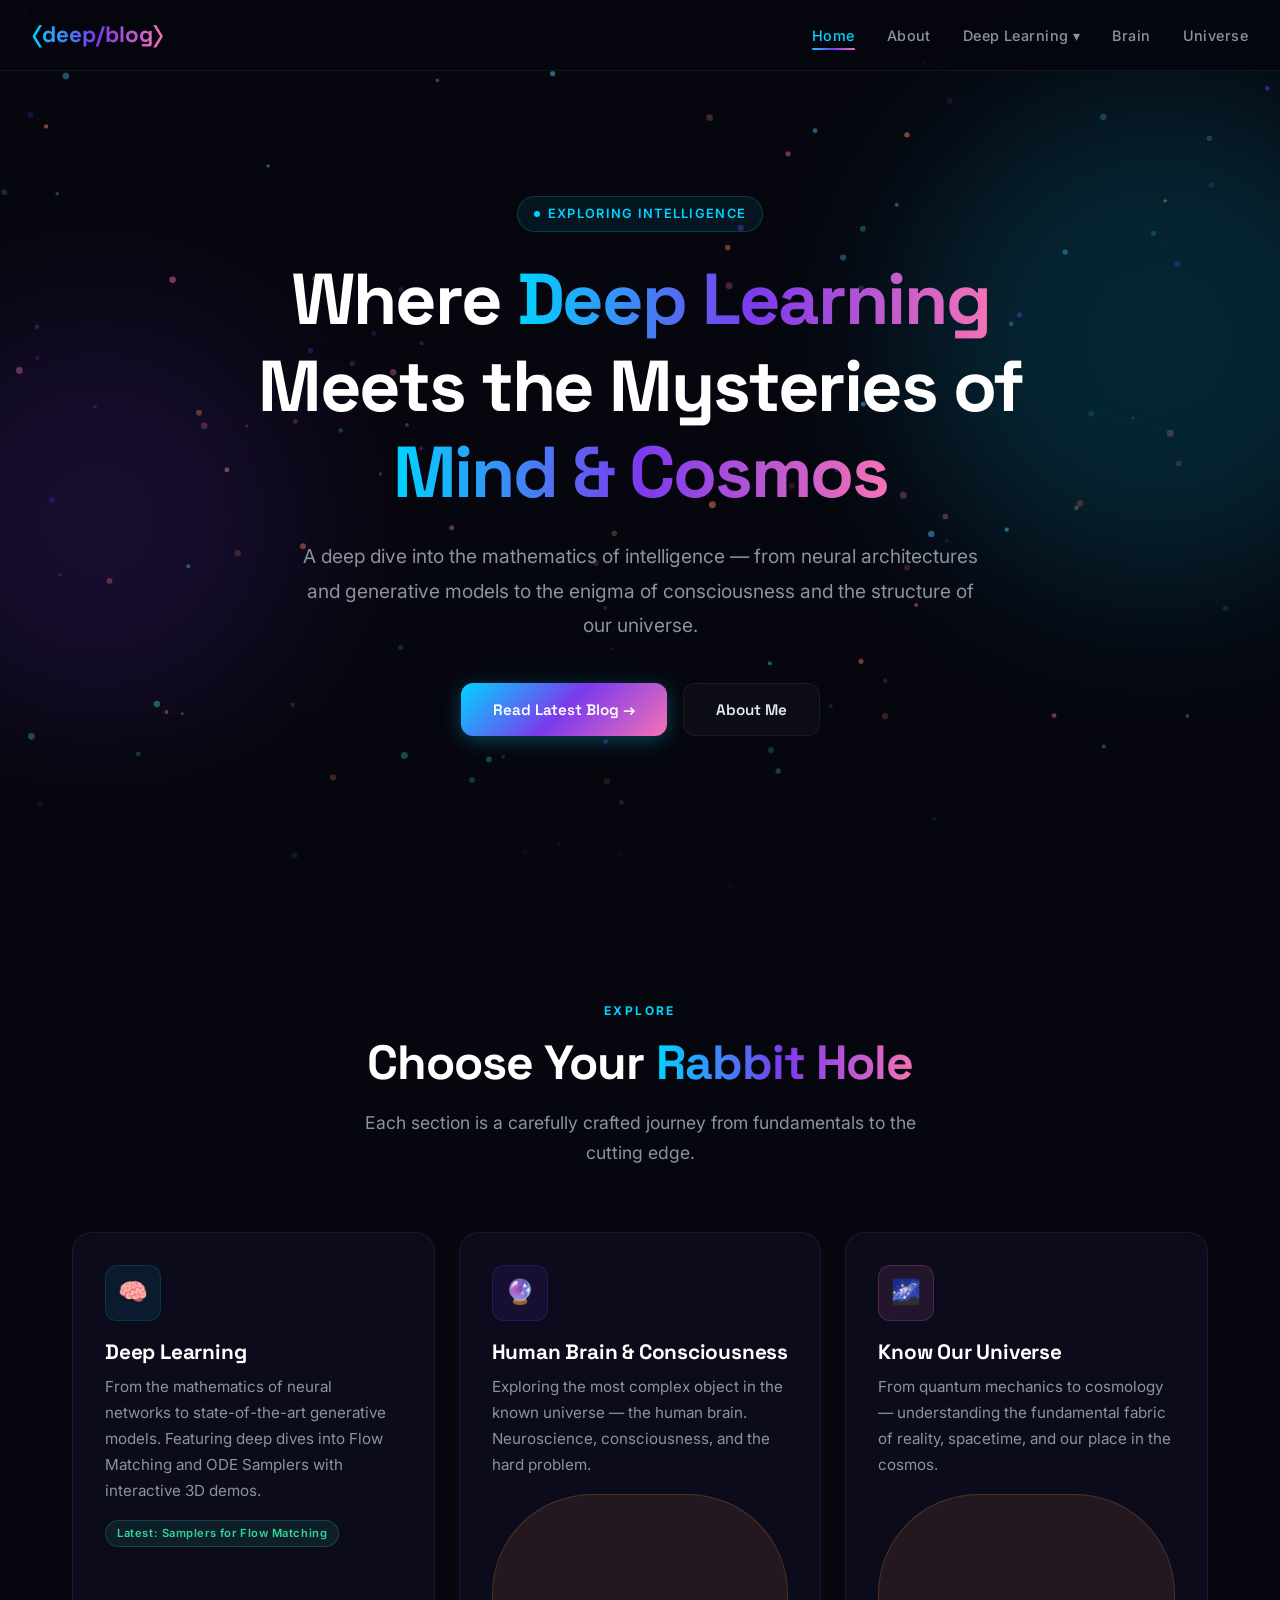
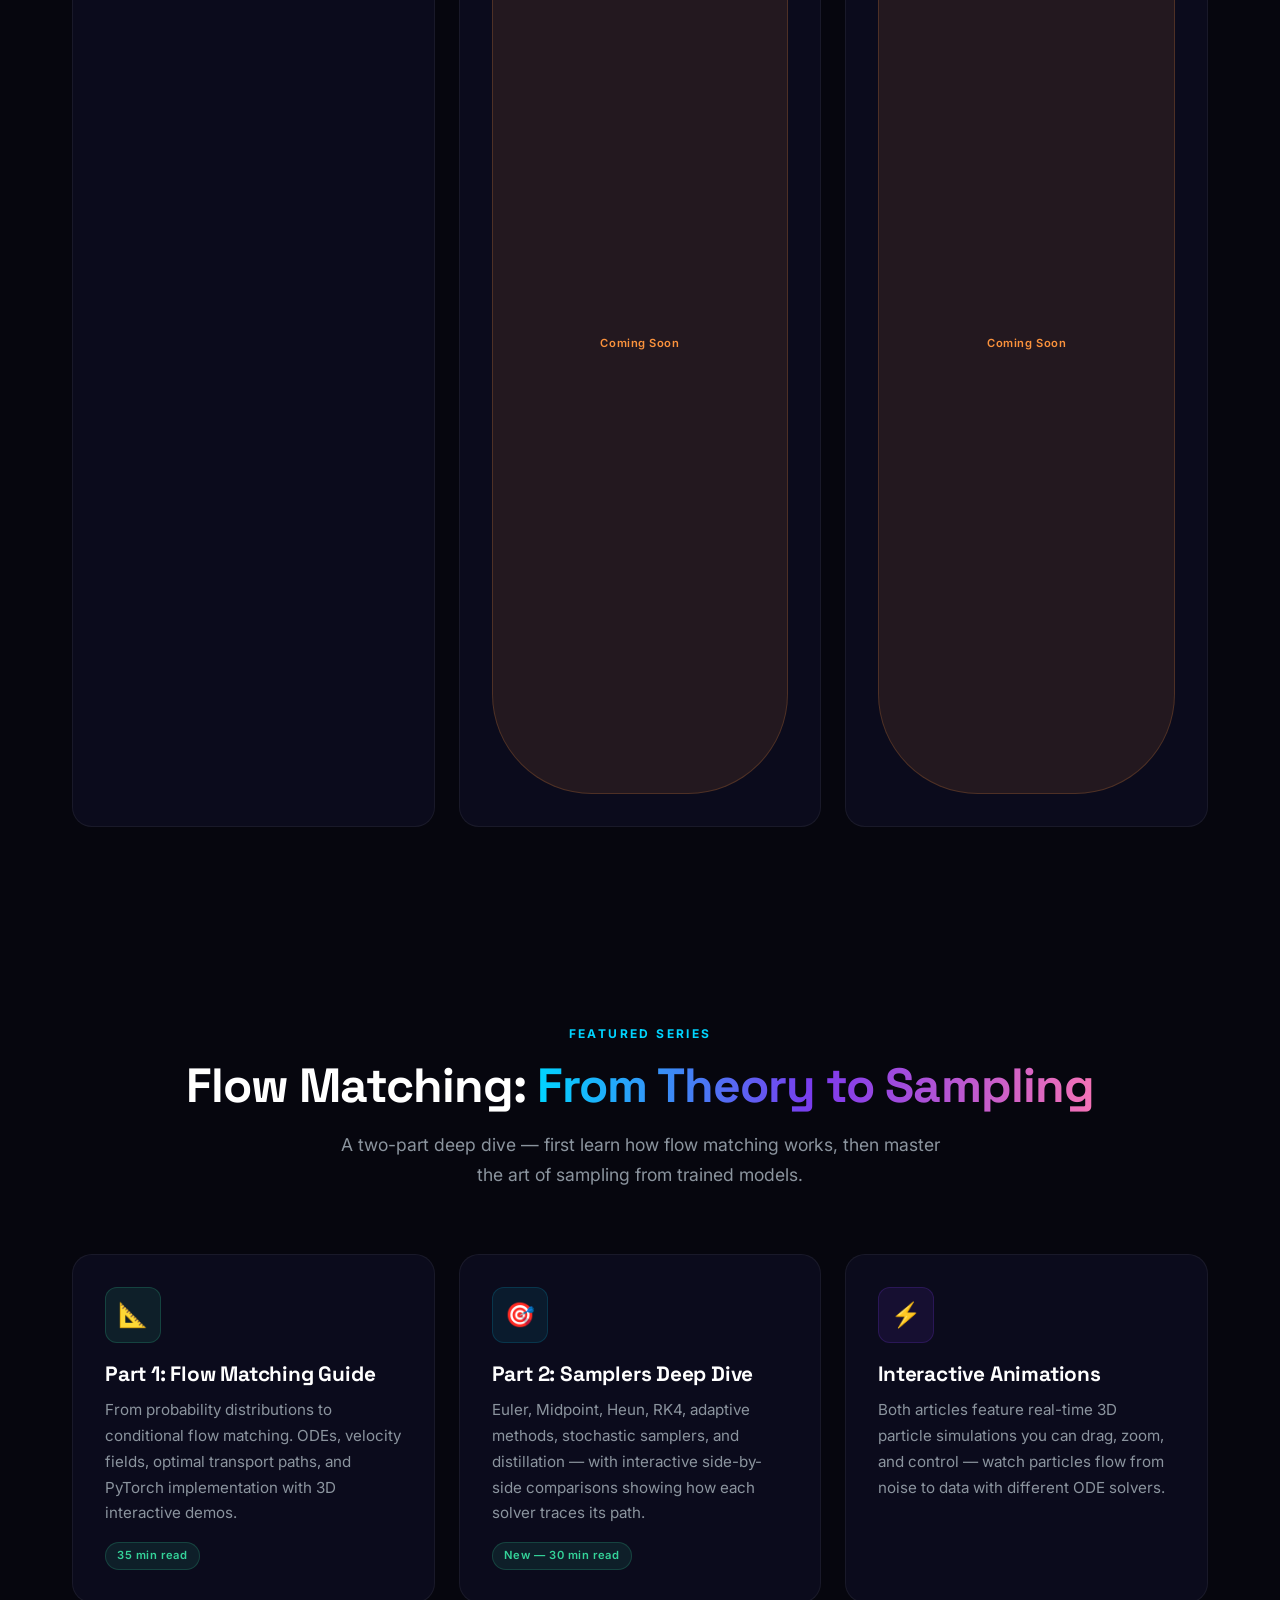
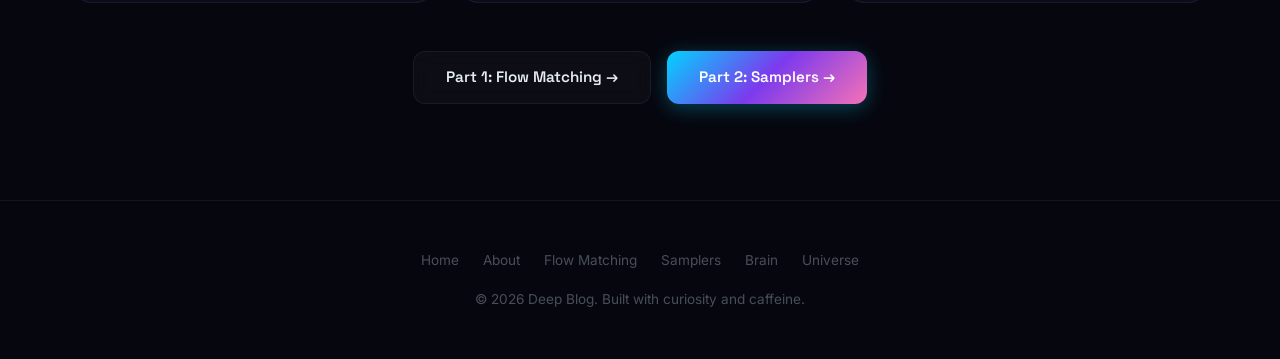
==== commit 46f1d839: "Add sampler blog" ====
--- a/index.html
+++ b/index.html
@@ -23,7 +23,13 @@
     <ul class="nav-links" id="navLinks">
       <li><a href="index.html" class="active">Home</a></li>
       <li><a href="about.html">About</a></li>
-      <li><a href="flow-matching.html">Deep Learning</a></li>
+      <li class="nav-dropdown">
+        <a href="#">Deep Learning ▾</a>
+        <ul class="dropdown-menu">
+          <li><a href="flow-matching.html">Flow Matching</a></li>
+          <li><a href="samplers-flow-matching.html">Samplers</a></li>
+        </ul>
+      </li>
       <li><a href="brain.html">Brain</a></li>
       <li><a href="universe.html">Universe</a></li>
     </ul>
@@ -40,7 +46,7 @@
       <h1>Where <span class="gradient-text">Deep Learning</span> Meets the Mysteries of <span class="gradient-text">Mind & Cosmos</span></h1>
       <p>A deep dive into the mathematics of intelligence — from neural architectures and generative models to the enigma of consciousness and the structure of our universe.</p>
       <div class="btn-group">
-        <a href="flow-matching.html" class="btn btn-primary">Read Latest Blog →</a>
+        <a href="samplers-flow-matching.html" class="btn btn-primary">Read Latest Blog →</a>
         <a href="about.html" class="btn btn-secondary">About Me</a>
       </div>
     </div>
@@ -59,12 +65,12 @@
       <div class="cards-grid">
 
         <!-- Deep Learning Card -->
-        <a href="flow-matching.html" class="card reveal reveal-delay-1">
+        <a href="samplers-flow-matching.html" class="card reveal reveal-delay-1">
           <div class="card-content">
             <div class="card-icon">🧠</div>
             <h3>Deep Learning</h3>
-            <p>From the mathematics of neural networks to state-of-the-art generative models. Currently featuring a comprehensive deep dive into Flow Matching.</p>
-            <span class="card-tag new">Latest: Flow Matching</span>
+            <p>From the mathematics of neural networks to state-of-the-art generative models. Featuring deep dives into Flow Matching and ODE Samplers with interactive 3D demos.</p>
+            <span class="card-tag new">Latest: Samplers for Flow Matching</span>
           </div>
         </a>
 
@@ -92,43 +98,48 @@
     </div>
   </section>
 
-  <!-- Featured Article Preview -->
+  <!-- Featured Articles Preview -->
   <section id="featured">
     <div class="container">
       <div class="section-header reveal">
-        <span class="overline">Featured</span>
-        <h2>Flow Matching: <span class="gradient-text">End-to-End Guide</span></h2>
-        <p>The most comprehensive visual guide to flow matching — from probability distributions to state-of-the-art generative modeling.</p>
+        <span class="overline">Featured Series</span>
+        <h2>Flow Matching: <span class="gradient-text">From Theory to Sampling</span></h2>
+        <p>A two-part deep dive — first learn how flow matching works, then master the art of sampling from trained models.</p>
       </div>
 
       <div class="cards-grid">
-        <div class="card reveal reveal-delay-1">
+        <a href="flow-matching.html" class="card reveal reveal-delay-1">
           <div class="card-content">
             <div class="card-icon green">📐</div>
-            <h3>Mathematical Foundations</h3>
-            <p>ODEs, vector fields, probability paths, and the continuity equation — built from first principles with interactive visualizations.</p>
+            <h3>Part 1: Flow Matching Guide</h3>
+            <p>From probability distributions to conditional flow matching. ODEs, velocity fields, optimal transport paths, and PyTorch implementation with 3D interactive demos.</p>
+            <span class="card-tag new">35 min read</span>
           </div>
-        </div>
+        </a>
 
-        <div class="card reveal reveal-delay-2">
+        <a href="samplers-flow-matching.html" class="card reveal reveal-delay-2">
           <div class="card-content">
             <div class="card-icon">🎯</div>
-            <h3>3D Interactive Demos</h3>
-            <p>Watch particles flow from noise to data in real-time 3D. Manipulate the velocity field and explore the geometry of generative modeling.</p>
+            <h3>Part 2: Samplers Deep Dive</h3>
+            <p>Euler, Midpoint, Heun, RK4, adaptive methods, stochastic samplers, and distillation — with interactive side-by-side comparisons showing how each solver traces its path.</p>
+            <span class="card-tag new">New — 30 min read</span>
           </div>
-        </div>
+        </a>
 
         <div class="card reveal reveal-delay-3">
           <div class="card-content">
             <div class="card-icon purple">⚡</div>
-            <h3>From Theory to Practice</h3>
-            <p>Complete training algorithm, PyTorch implementation, connections to diffusion models, and advanced topics like mini-batch OT.</p>
+            <h3>Interactive Animations</h3>
+            <p>Both articles feature real-time 3D particle simulations you can drag, zoom, and control — watch particles flow from noise to data with different ODE solvers.</p>
           </div>
         </div>
       </div>
 
       <div style="text-align: center; margin-top: 3rem;" class="reveal">
-        <a href="flow-matching.html" class="btn btn-primary">Read the Full Article →</a>
+        <div class="btn-group">
+          <a href="flow-matching.html" class="btn btn-secondary">Part 1: Flow Matching →</a>
+          <a href="samplers-flow-matching.html" class="btn btn-primary">Part 2: Samplers →</a>
+        </div>
       </div>
     </div>
   </section>
@@ -142,7 +153,8 @@
     <div class="footer-links">
       <a href="index.html">Home</a>
       <a href="about.html">About</a>
-      <a href="flow-matching.html">Deep Learning</a>
+      <a href="flow-matching.html">Flow Matching</a>
+      <a href="samplers-flow-matching.html">Samplers</a>
       <a href="brain.html">Brain</a>
       <a href="universe.html">Universe</a>
     </div>
--- a/css/style.css
+++ b/css/style.css
@@ -1120,6 +1120,122 @@
   transition: width 0.1s linear;
 }
 
+/* ── Dropdown Navigation ──────────────────────────────────────────────────── */
+.nav-dropdown {
+  position: relative;
+}
+
+.nav-dropdown .dropdown-menu {
+  display: none;
+  position: absolute;
+  top: 100%;
+  left: 50%;
+  transform: translateX(-50%);
+  background: rgba(6, 6, 14, 0.95);
+  backdrop-filter: blur(20px);
+  border: 1px solid var(--border-subtle);
+  border-radius: var(--radius-md);
+  padding: 0.5rem 0;
+  list-style: none;
+  min-width: 180px;
+  box-shadow: var(--shadow-card);
+  z-index: 1001;
+}
+
+.nav-dropdown:hover .dropdown-menu {
+  display: block;
+}
+
+.nav-dropdown .dropdown-menu li {
+  margin: 0;
+}
+
+.nav-dropdown .dropdown-menu a {
+  display: block;
+  padding: 0.5rem 1.2rem;
+  color: var(--text-secondary);
+  font-size: 0.85rem;
+  white-space: nowrap;
+  transition: var(--transition-fast);
+}
+
+.nav-dropdown .dropdown-menu a:hover {
+  color: var(--accent-cyan);
+  background: rgba(0, 212, 255, 0.05);
+}
+
+.nav-dropdown .dropdown-menu a.active {
+  color: var(--accent-cyan);
+}
+
+@media (max-width: 768px) {
+  .nav-dropdown .dropdown-menu {
+    position: static;
+    transform: none;
+    background: transparent;
+    border: none;
+    box-shadow: none;
+    display: none;
+    padding-left: 1rem;
+    backdrop-filter: none;
+  }
+
+  .nav-dropdown:hover .dropdown-menu,
+  .nav-links.open .nav-dropdown .dropdown-menu {
+    display: block;
+  }
+}
+
+/* ── Sampler Legend ──────────────────────────────────────────────────────── */
+.sampler-legend {
+  display: flex;
+  flex-wrap: wrap;
+  gap: 1rem;
+  margin-top: 0.8rem;
+  padding: 0.6rem 0;
+}
+
+.legend-item {
+  font-size: 0.78rem;
+  color: var(--text-secondary);
+  display: flex;
+  align-items: center;
+  gap: 0.3rem;
+  font-family: var(--font-mono);
+  color: var(--legend-color, var(--text-secondary));
+}
+
+/* ── Select Styling ──────────────────────────────────────────────────────── */
+.controls select {
+  -webkit-appearance: none;
+  appearance: none;
+  background: var(--bg-glass) url("data:image/svg+xml,%3Csvg xmlns='http://www.w3.org/2000/svg' width='12' height='12' viewBox='0 0 12 12'%3E%3Cpath d='M2 4l4 4 4-4' fill='none' stroke='%238b949e' stroke-width='1.5'/%3E%3C/svg%3E") no-repeat right 0.6rem center;
+  background-size: 12px;
+  color: var(--text-primary);
+  border: 1px solid var(--border-subtle);
+  border-radius: var(--radius-sm);
+  padding: 0.4rem 2rem 0.4rem 0.8rem;
+  font-family: var(--font-heading);
+  font-size: 0.85rem;
+  cursor: pointer;
+  transition: var(--transition-fast);
+}
+
+.controls select:hover {
+  border-color: var(--accent-cyan);
+}
+
+.controls select:focus {
+  outline: none;
+  border-color: var(--accent-cyan);
+  box-shadow: 0 0 0 2px rgba(0, 212, 255, 0.15);
+}
+
+.controls select option {
+  background: var(--bg-secondary);
+  color: var(--text-primary);
+}
+
 /* ── Particle background ──────────────────────────────────────────────────── */
 .bg-particles {
   position: fixed;
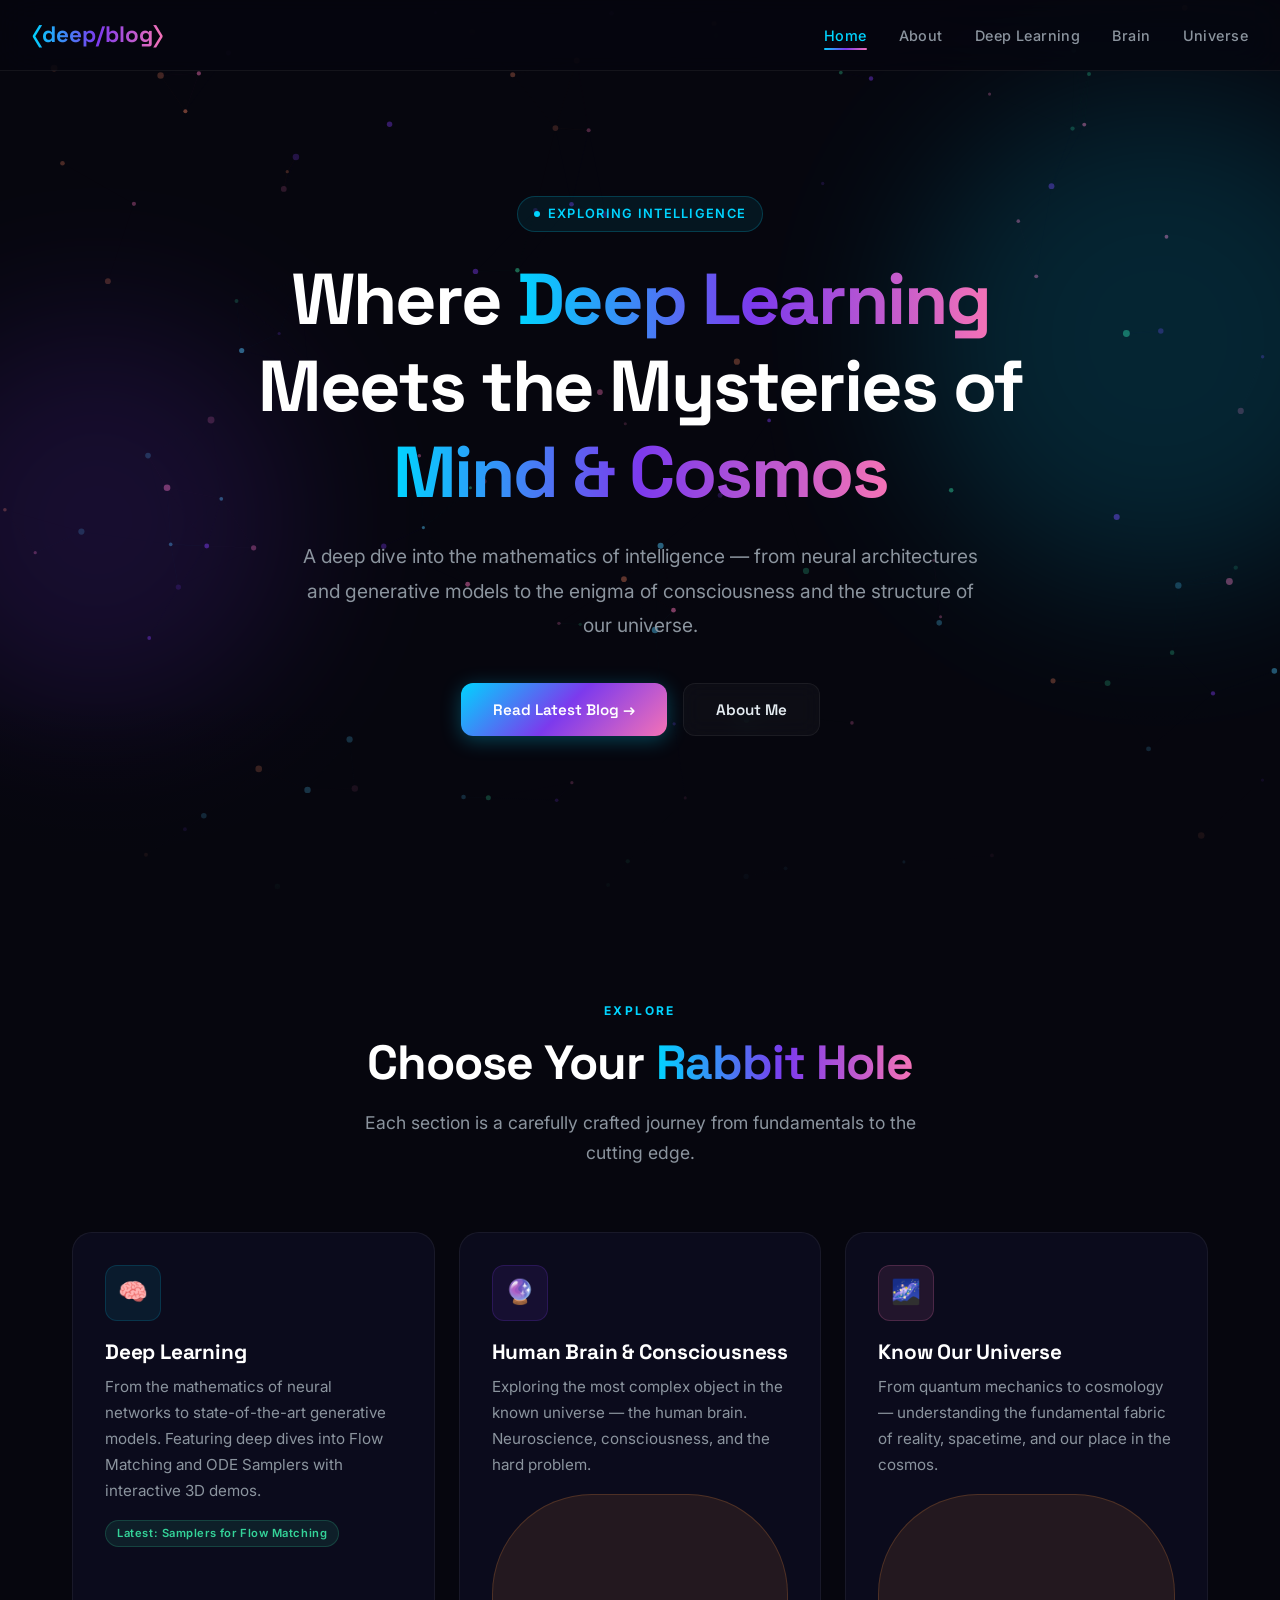
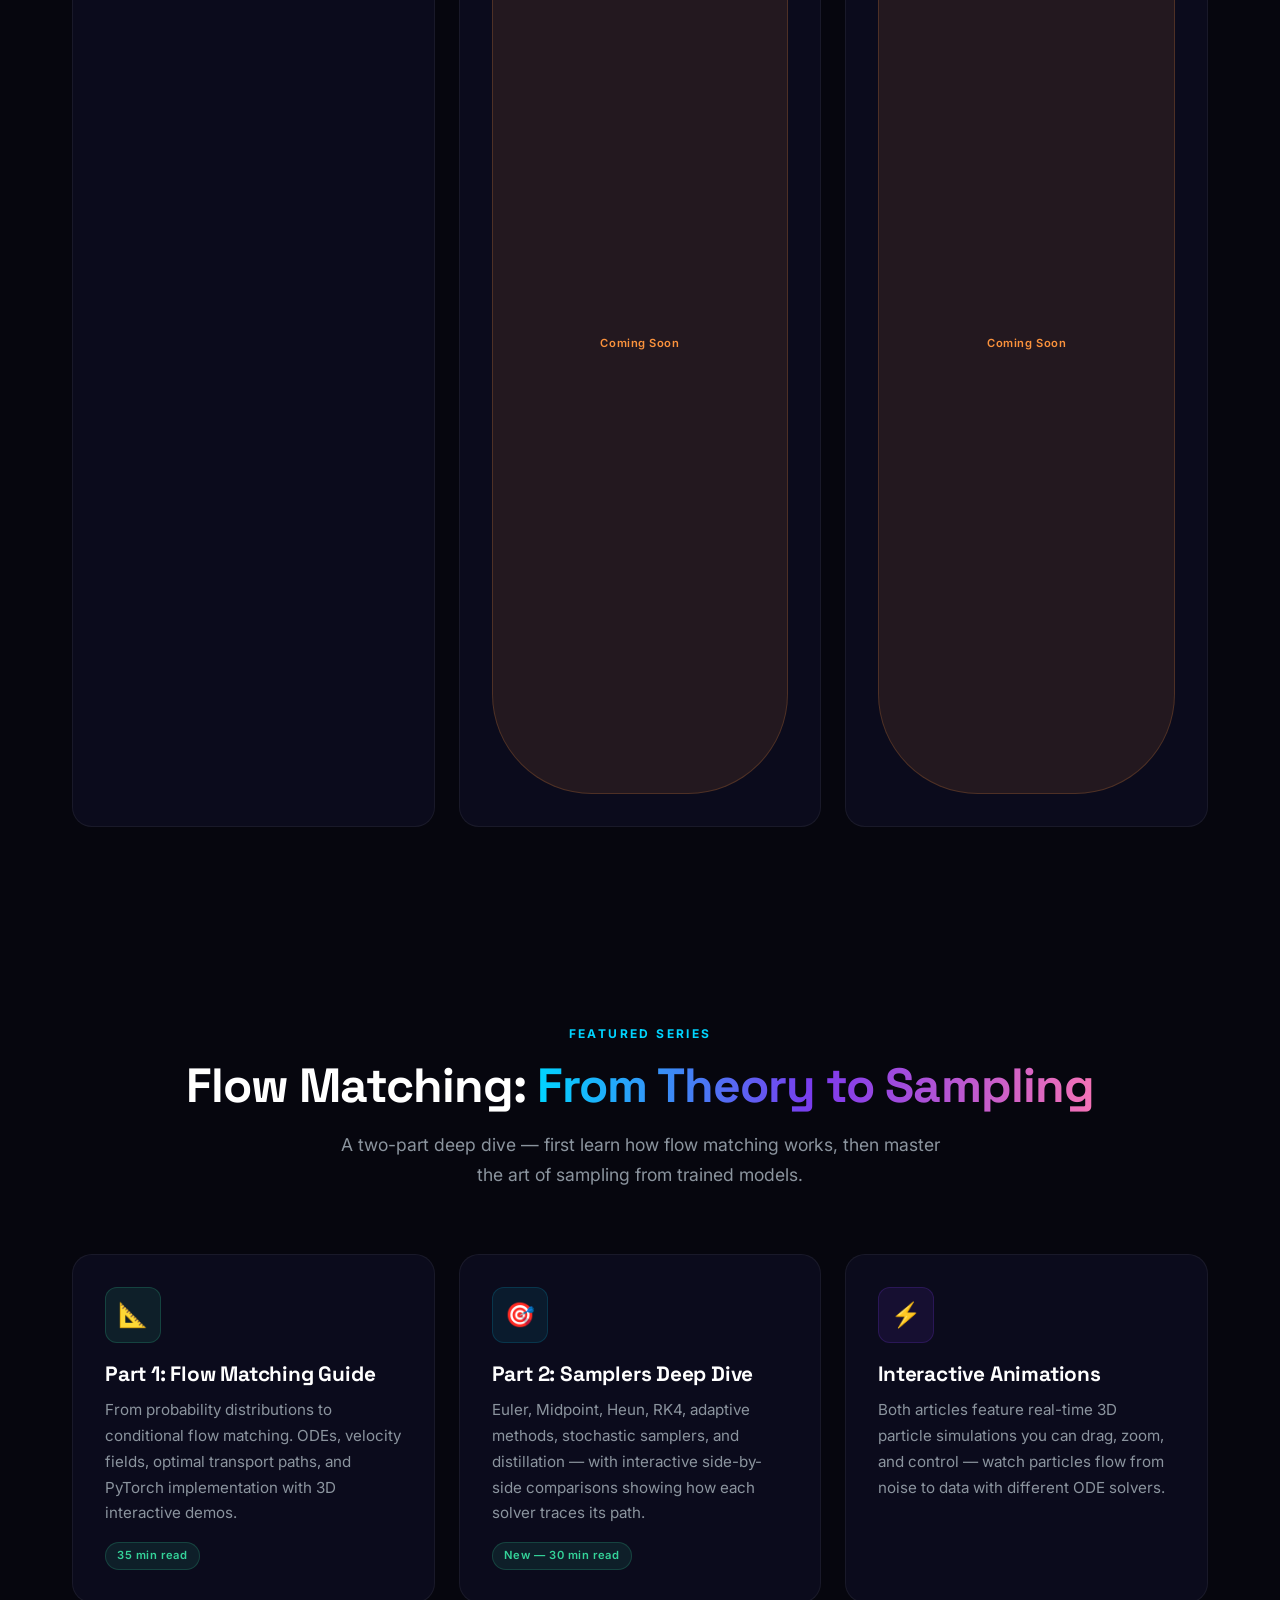
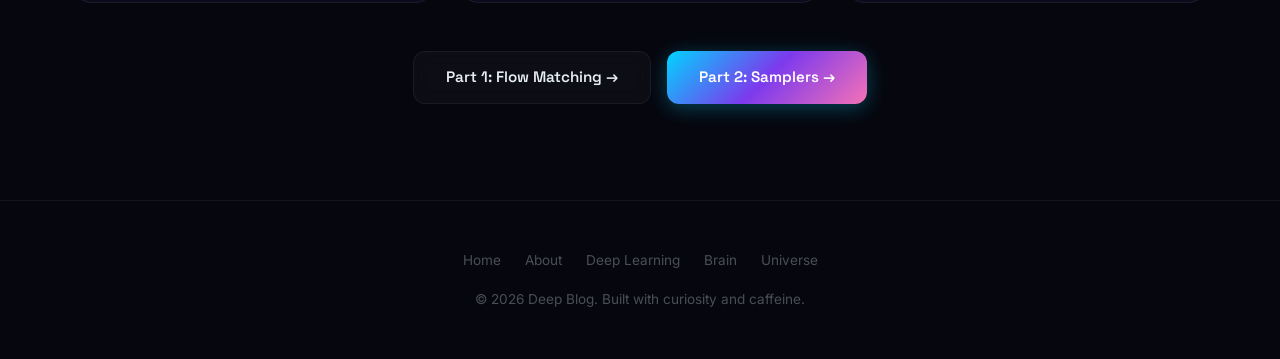
==== commit dd02912b: "change outline" ====
--- a/index.html
+++ b/index.html
@@ -23,13 +23,7 @@
     <ul class="nav-links" id="navLinks">
       <li><a href="index.html" class="active">Home</a></li>
       <li><a href="about.html">About</a></li>
-      <li class="nav-dropdown">
-        <a href="#">Deep Learning ▾</a>
-        <ul class="dropdown-menu">
-          <li><a href="flow-matching.html">Flow Matching</a></li>
-          <li><a href="samplers-flow-matching.html">Samplers</a></li>
-        </ul>
-      </li>
+      <li><a href="deep-learning.html">Deep Learning</a></li>
       <li><a href="brain.html">Brain</a></li>
       <li><a href="universe.html">Universe</a></li>
     </ul>
@@ -65,7 +59,7 @@
       <div class="cards-grid">
 
         <!-- Deep Learning Card -->
-        <a href="samplers-flow-matching.html" class="card reveal reveal-delay-1">
+        <a href="deep-learning.html" class="card reveal reveal-delay-1">
           <div class="card-content">
             <div class="card-icon">🧠</div>
             <h3>Deep Learning</h3>
@@ -153,8 +147,7 @@
     <div class="footer-links">
       <a href="index.html">Home</a>
       <a href="about.html">About</a>
-      <a href="flow-matching.html">Flow Matching</a>
-      <a href="samplers-flow-matching.html">Samplers</a>
+      <a href="deep-learning.html">Deep Learning</a>
       <a href="brain.html">Brain</a>
       <a href="universe.html">Universe</a>
     </div>
--- a/css/style.css
+++ b/css/style.css
@@ -1118,6 +1118,303 @@
   background: var(--gradient-hero);
   z-index: 1001;
   transition: width 0.1s linear;
+}
+
+/* ── Section Landing Pages ────────────────────────────────────────────────── */
+.landing-hero {
+  position: relative;
+  min-height: 60vh;
+  display: flex;
+  align-items: center;
+  justify-content: center;
+  text-align: center;
+  padding: 8rem 2rem 3rem;
+  overflow: hidden;
+}
+
+.landing-hero .hero-canvas {
+  position: absolute;
+  top: 0; left: 0;
+  width: 100%; height: 100%;
+  z-index: 0;
+}
+
+.landing-hero-content {
+  position: relative;
+  z-index: 2;
+  max-width: 800px;
+}
+
+.landing-hero-content h1 { margin-bottom: 1rem; }
+
+.landing-hero-content p {
+  font-size: 1.15rem;
+  color: var(--text-secondary);
+  max-width: 650px;
+  margin: 0 auto;
+  line-height: 1.8;
+}
+
+.landing-body {
+  padding: 0 0 6rem;
+  position: relative;
+}
+
+/* ── Search Bar ──────────────────────────────────────────────────────────── */
+.search-wrapper {
+  max-width: 600px;
+  margin: -1.5rem auto 3rem;
+  position: relative;
+  z-index: 3;
+}
+
+.search-bar {
+  width: 100%;
+  padding: 0.9rem 1.2rem 0.9rem 3rem;
+  border-radius: var(--radius-xl);
+  border: 1px solid var(--border-subtle);
+  background: var(--bg-card);
+  backdrop-filter: blur(20px);
+  color: var(--text-primary);
+  font-family: var(--font-body);
+  font-size: 1rem;
+  outline: none;
+  transition: var(--transition-smooth);
+}
+
+.search-bar::placeholder {
+  color: var(--text-muted);
+}
+
+.search-bar:focus {
+  border-color: var(--accent-cyan);
+  box-shadow: 0 0 0 3px rgba(0, 212, 255, 0.1), var(--shadow-glow);
+}
+
+.search-icon {
+  position: absolute;
+  left: 1rem;
+  top: 50%;
+  transform: translateY(-50%);
+  color: var(--text-muted);
+  font-size: 1rem;
+  pointer-events: none;
+}
+
+.search-clear {
+  position: absolute;
+  right: 1rem;
+  top: 50%;
+  transform: translateY(-50%);
+  background: none;
+  border: none;
+  color: var(--text-muted);
+  font-size: 1.1rem;
+  cursor: pointer;
+  opacity: 0;
+  transition: var(--transition-fast);
+  padding: 0.2rem;
+  line-height: 1;
+}
+
+.search-clear.visible {
+  opacity: 1;
+}
+
+.search-clear:hover {
+  color: var(--text-primary);
+}
+
+.no-results {
+  text-align: center;
+  padding: 3rem 1rem;
+  color: var(--text-muted);
+  font-size: 1.1rem;
+  display: none;
+}
+
+.no-results.visible {
+  display: block;
+}
+
+/* ── Blog Cards (Landing Page) ───────────────────────────────────────────── */
+.blog-cards-grid {
+  display: grid;
+  grid-template-columns: repeat(auto-fill, minmax(340px, 1fr));
+  gap: 1.5rem;
+}
+
+.blog-card {
+  position: relative;
+  background: var(--bg-card);
+  border: 1px solid var(--border-subtle);
+  border-radius: var(--radius-lg);
+  padding: 1.8rem;
+  transition: var(--transition-smooth);
+  overflow: hidden;
+  cursor: pointer;
+  display: flex;
+  flex-direction: column;
+  text-decoration: none;
+  color: inherit;
+}
+
+.blog-card::before {
+  content: '';
+  position: absolute;
+  inset: 0;
+  border-radius: var(--radius-lg);
+  background: var(--gradient-card);
+  opacity: 0;
+  transition: var(--transition-smooth);
+}
+
+.blog-card:hover {
+  transform: translateY(-4px);
+  border-color: rgba(0, 212, 255, 0.2);
+  box-shadow: var(--shadow-glow);
+  color: inherit;
+  text-shadow: none;
+}
+
+.blog-card:hover::before { opacity: 1; }
+
+.blog-card-body {
+  position: relative;
+  z-index: 1;
+  flex: 1;
+  display: flex;
+  flex-direction: column;
+}
+
+.blog-card-icon {
+  width: 48px;
+  height: 48px;
+  border-radius: var(--radius-sm);
+  display: flex;
+  align-items: center;
+  justify-content: center;
+  font-size: 1.4rem;
+  margin-bottom: 1rem;
+  background: rgba(0, 212, 255, 0.08);
+  border: 1px solid rgba(0, 212, 255, 0.15);
+}
+
+.blog-card-icon.purple { background: rgba(124, 58, 237, 0.1); border-color: rgba(124, 58, 237, 0.2); }
+.blog-card-icon.pink { background: rgba(244, 114, 182, 0.1); border-color: rgba(244, 114, 182, 0.2); }
+.blog-card-icon.green { background: rgba(52, 211, 153, 0.1); border-color: rgba(52, 211, 153, 0.2); }
+
+.blog-card h3 {
+  font-size: 1.2rem;
+  margin-bottom: 0.5rem;
+  line-height: 1.35;
+}
+
+.blog-card .blog-card-summary {
+  font-size: 0.9rem;
+  color: var(--text-secondary);
+  margin-bottom: 1rem;
+  flex: 1;
+  line-height: 1.6;
+}
+
+.blog-card-meta {
+  display: flex;
+  align-items: center;
+  gap: 1rem;
+  font-size: 0.78rem;
+  color: var(--text-muted);
+  margin-bottom: 0.8rem;
+  font-family: var(--font-mono);
+}
+
+.blog-card-tags {
+  display: flex;
+  flex-wrap: wrap;
+  gap: 0.4rem;
+}
+
+.tag-pill {
+  display: inline-block;
+  padding: 0.15rem 0.6rem;
+  border-radius: 100px;
+  font-size: 0.68rem;
+  font-weight: 600;
+  letter-spacing: 0.04em;
+  background: rgba(0, 212, 255, 0.06);
+  color: var(--accent-cyan);
+  border: 1px solid rgba(0, 212, 255, 0.12);
+  transition: var(--transition-fast);
+}
+
+.tag-pill.purple {
+  background: rgba(124, 58, 237, 0.06);
+  color: var(--accent-purple);
+  border-color: rgba(124, 58, 237, 0.15);
+}
+
+.tag-pill.green {
+  background: rgba(52, 211, 153, 0.06);
+  color: var(--accent-green);
+  border-color: rgba(52, 211, 153, 0.15);
+}
+
+.tag-pill.pink {
+  background: rgba(244, 114, 182, 0.06);
+  color: var(--accent-pink);
+  border-color: rgba(244, 114, 182, 0.15);
+}
+
+.tag-pill.orange {
+  background: rgba(251, 146, 60, 0.06);
+  color: var(--accent-orange);
+  border-color: rgba(251, 146, 60, 0.15);
+}
+
+.blog-card.filtered-out {
+  opacity: 0;
+  transform: scale(0.95);
+  pointer-events: none;
+  position: absolute;
+  visibility: hidden;
+}
+
+.blog-card.filtered-in {
+  opacity: 1;
+  transform: scale(1);
+}
+
+/* ── Coming Soon Card Variant ────────────────────────────────────────────── */
+.coming-soon-card {
+  border-style: dashed;
+  border-color: var(--border-subtle);
+}
+
+.coming-soon-card:hover {
+  border-style: dashed;
+  transform: none;
+  box-shadow: none;
+  cursor: default;
+}
+
+.coming-soon-label {
+  display: inline-block;
+  padding: 0.2rem 0.7rem;
+  border-radius: 100px;
+  font-size: 0.7rem;
+  font-weight: 600;
+  letter-spacing: 0.05em;
+  background: rgba(251, 146, 60, 0.1);
+  color: var(--accent-orange);
+  border: 1px solid rgba(251, 146, 60, 0.2);
+  margin-top: auto;
+}
+
+/* ── Landing page responsive ─────────────────────────────────────────────── */
+@media (max-width: 768px) {
+  .landing-hero { min-height: 45vh; padding: 6rem 1.2rem 2rem; }
+  .search-wrapper { margin: -1rem 1rem 2rem; }
+  .blog-cards-grid { grid-template-columns: 1fr; }
 }
 
 /* ── Dropdown Navigation ──────────────────────────────────────────────────── */
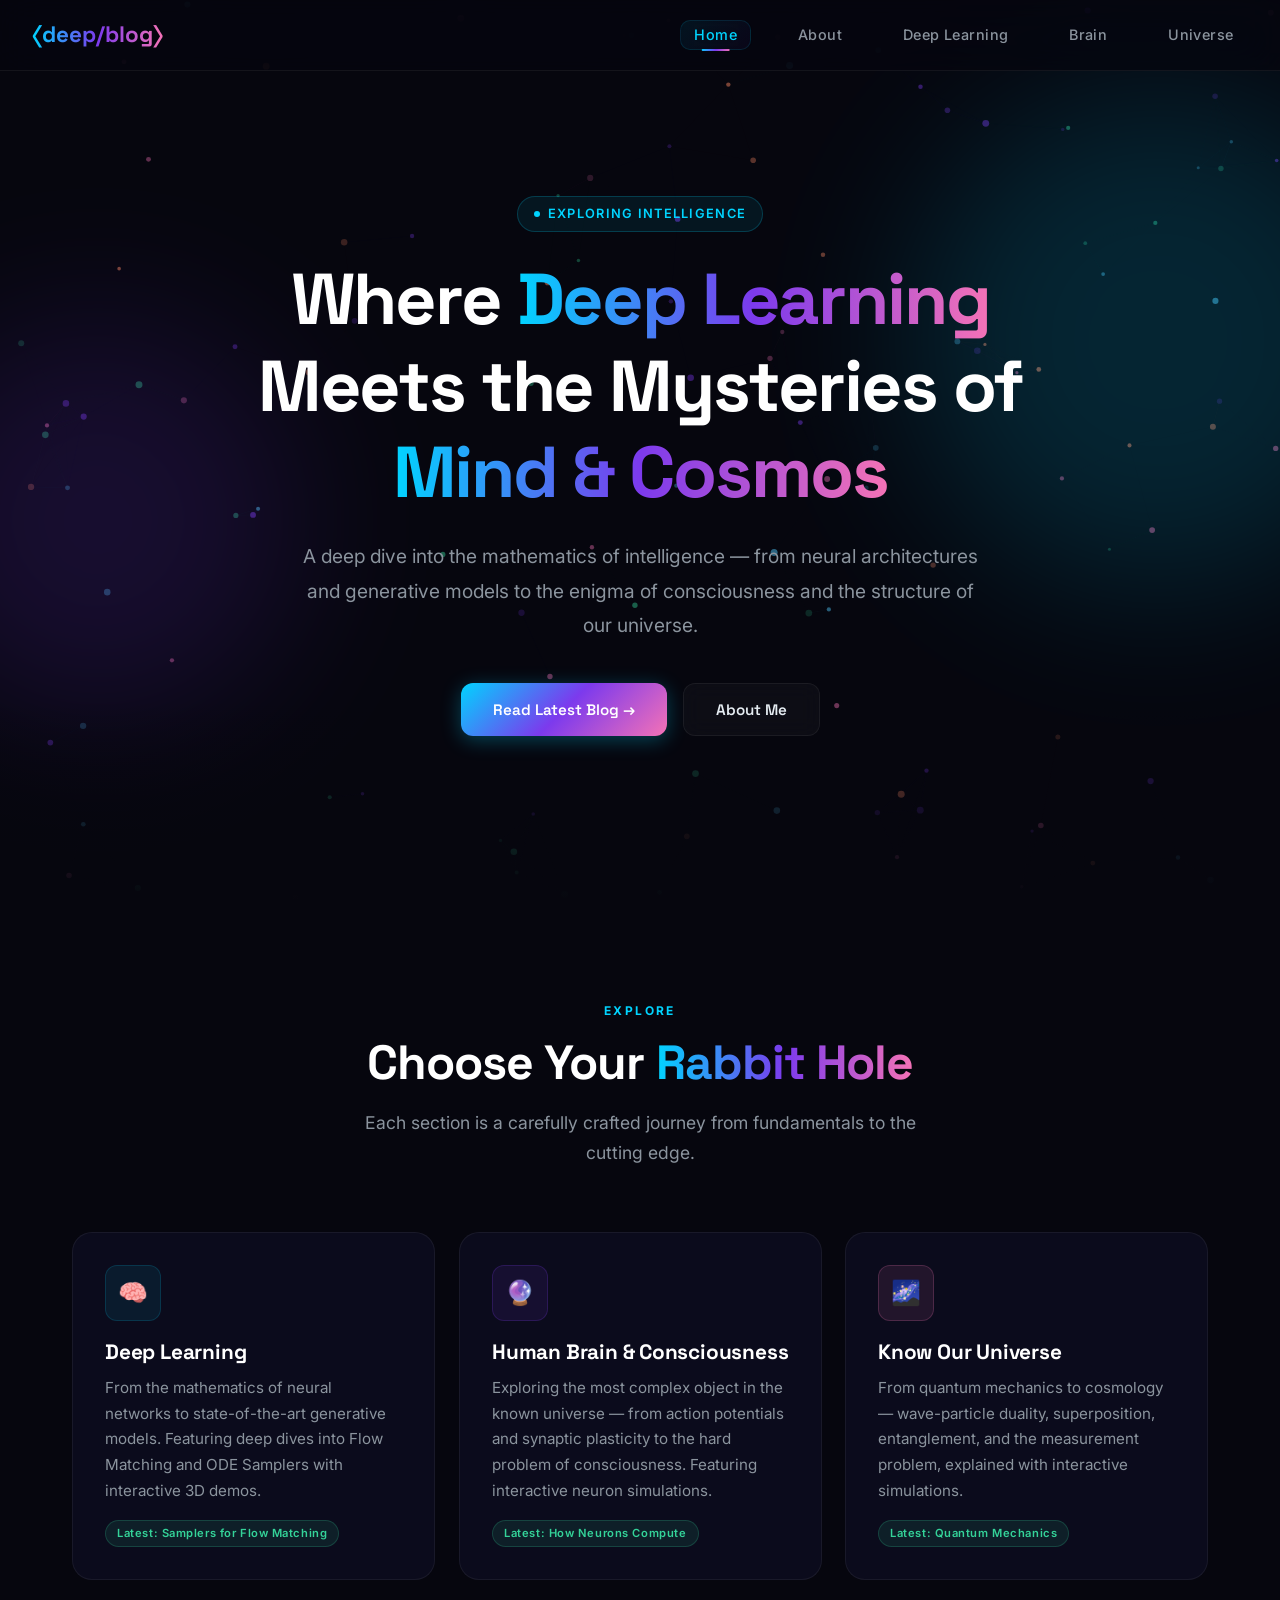
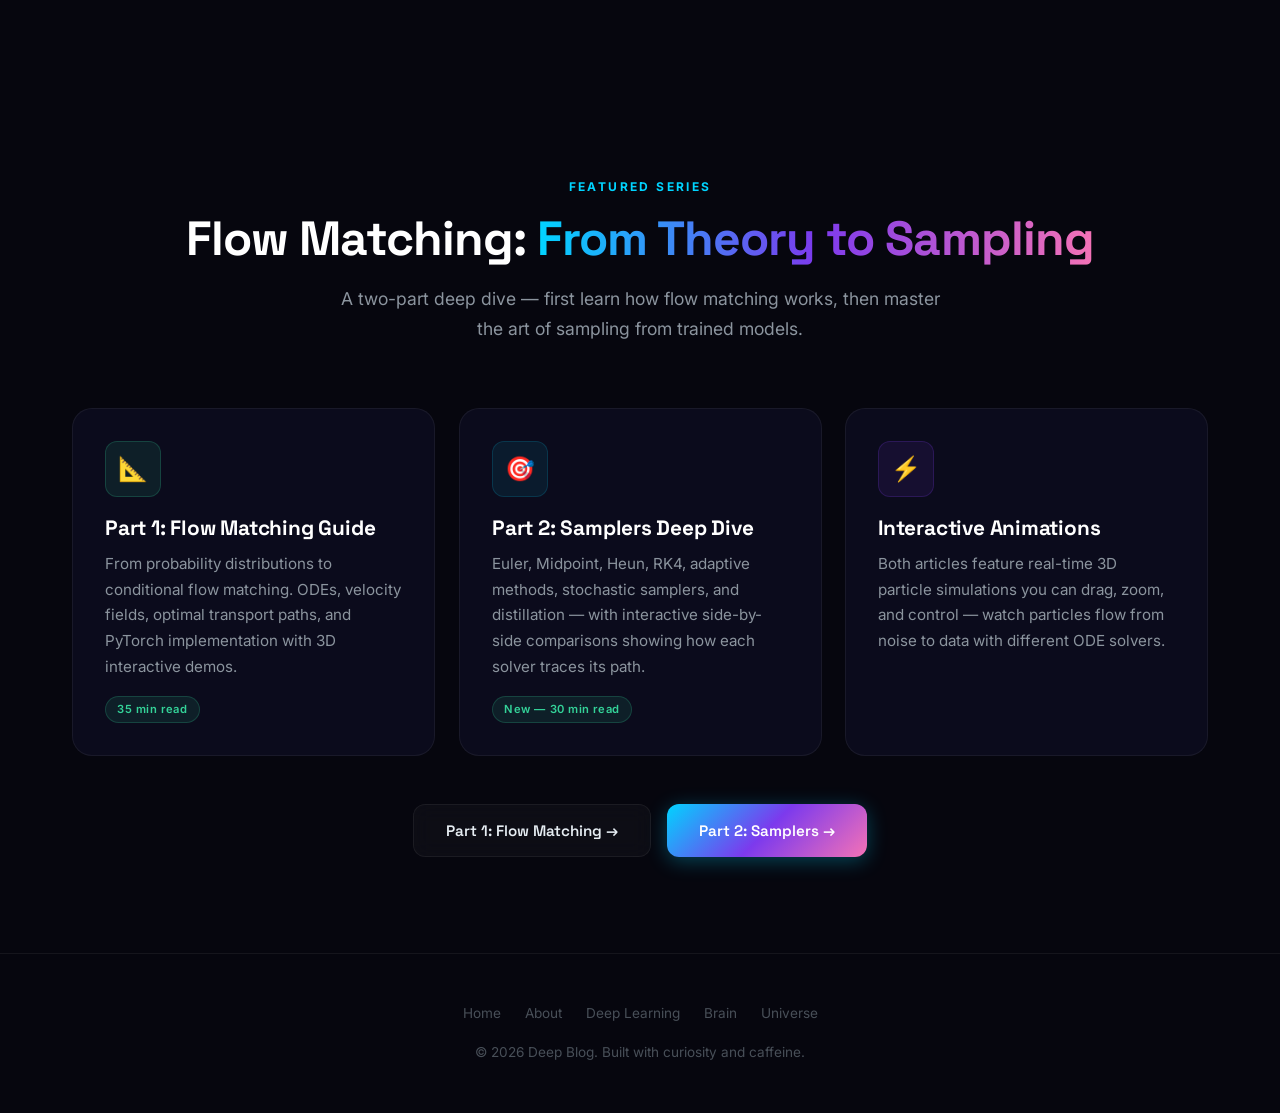
==== commit d2ae70b6: "mind and universe blog" ====
--- a/index.html
+++ b/index.html
@@ -73,8 +73,8 @@
           <div class="card-content">
             <div class="card-icon purple">🔮</div>
             <h3>Human Brain & Consciousness</h3>
-            <p>Exploring the most complex object in the known universe — the human brain. Neuroscience, consciousness, and the hard problem.</p>
-            <span class="card-tag coming-soon">Coming Soon</span>
+            <p>Exploring the most complex object in the known universe — from action potentials and synaptic plasticity to the hard problem of consciousness. Featuring interactive neuron simulations.</p>
+            <span class="card-tag new">Latest: How Neurons Compute</span>
           </div>
         </a>
 
@@ -83,8 +83,8 @@
           <div class="card-content">
             <div class="card-icon pink">🌌</div>
             <h3>Know Our Universe</h3>
-            <p>From quantum mechanics to cosmology — understanding the fundamental fabric of reality, spacetime, and our place in the cosmos.</p>
-            <span class="card-tag coming-soon">Coming Soon</span>
+            <p>From quantum mechanics to cosmology — wave-particle duality, superposition, entanglement, and the measurement problem, explained with interactive simulations.</p>
+            <span class="card-tag new">Latest: Quantum Mechanics</span>
           </div>
         </a>
 
--- a/css/style.css
+++ b/css/style.css
@@ -143,25 +143,85 @@
   font-weight: 500;
   letter-spacing: 0.03em;
   position: relative;
-  padding: 0.3rem 0;
+  padding: 0.4rem 0.9rem;
+  border-radius: 10px;
+  transition: color 0.3s ease, background 0.4s ease, box-shadow 0.4s ease, transform 0.3s ease;
 }
 
 .nav-links a::after {
   content: '';
   position: absolute;
-  bottom: -2px;
-  left: 0;
+  bottom: -1px;
+  left: 50%;
+  transform: translateX(-50%);
   width: 0;
   height: 2px;
   background: var(--gradient-hero);
-  transition: var(--transition-smooth);
+  transition: width 0.4s cubic-bezier(0.4, 0, 0.2, 1);
   border-radius: 1px;
 }
 
-.nav-links a:hover { color: #fff; text-shadow: none; }
-.nav-links a:hover::after { width: 100%; }
-.nav-links a.active { color: var(--accent-cyan); }
-.nav-links a.active::after { width: 100%; }
+.nav-links a::before {
+  content: '';
+  position: absolute;
+  inset: 0;
+  border-radius: 10px;
+  background: linear-gradient(135deg, rgba(0, 212, 255, 0.12), rgba(124, 58, 237, 0.08));
+  backdrop-filter: blur(12px);
+  -webkit-backdrop-filter: blur(12px);
+  border: 1px solid rgba(255, 255, 255, 0.08);
+  opacity: 0;
+  transform: scale(0.85);
+  transition: opacity 0.4s ease, transform 0.4s cubic-bezier(0.34, 1.56, 0.64, 1);
+  z-index: -1;
+}
+
+.nav-links a:hover {
+  color: #fff;
+  text-shadow: 0 0 12px rgba(0, 212, 255, 0.3);
+  transform: translateY(-1px);
+}
+
+.nav-links a:hover::before {
+  opacity: 1;
+  transform: scale(1);
+}
+
+.nav-links a:hover::after { width: 60%; }
+
+.nav-links a:active {
+  transform: scale(0.95);
+}
+
+.nav-links a:active::before {
+  opacity: 1;
+  transform: scale(1);
+  background: linear-gradient(135deg, rgba(0, 212, 255, 0.2), rgba(124, 58, 237, 0.15));
+  box-shadow: inset 0 0 20px rgba(0, 212, 255, 0.1), 0 0 25px rgba(0, 212, 255, 0.08);
+}
+
+.nav-links a.active {
+  color: var(--accent-cyan);
+}
+
+.nav-links a.active::before {
+  opacity: 1;
+  transform: scale(1);
+  background: linear-gradient(135deg, rgba(0, 212, 255, 0.08), rgba(124, 58, 237, 0.05));
+  border: 1px solid rgba(0, 212, 255, 0.12);
+}
+
+.nav-links a.active::after { width: 40%; }
+
+@keyframes liquidRipple {
+  0% { box-shadow: 0 0 0 0 rgba(0, 212, 255, 0.3); }
+  50% { box-shadow: 0 0 0 8px rgba(0, 212, 255, 0); }
+  100% { box-shadow: 0 0 0 0 rgba(0, 212, 255, 0); }
+}
+
+.nav-links a.nav-ripple::before {
+  animation: liquidRipple 0.6s ease-out;
+}
 
 .nav-toggle {
   display: none;
@@ -359,6 +419,7 @@
   display: grid;
   grid-template-columns: repeat(auto-fit, minmax(340px, 1fr));
   gap: 1.5rem;
+  overflow: visible;
 }
 
 .card {
@@ -367,9 +428,15 @@
   border: 1px solid var(--border-subtle);
   border-radius: var(--radius-lg);
   padding: 2rem;
-  transition: var(--transition-smooth);
+  transition: transform 0.55s cubic-bezier(0.34, 1.56, 0.64, 1),
+              background 0.5s ease,
+              border-color 0.5s ease,
+              box-shadow 0.55s cubic-bezier(0.22, 0.61, 0.36, 1),
+              backdrop-filter 0.5s ease;
   overflow: hidden;
   cursor: pointer;
+  transform-origin: center;
+  will-change: transform;
 }
 
 .card::before {
@@ -377,20 +444,79 @@
   position: absolute;
   inset: 0;
   border-radius: var(--radius-lg);
-  background: var(--gradient-card);
+  background:
+    linear-gradient(155deg,
+      rgba(255, 255, 255, 0.10) 0%,
+      rgba(255, 255, 255, 0.02) 35%,
+      rgba(0, 212, 255, 0.05) 65%,
+      rgba(124, 58, 237, 0.04) 100%);
   opacity: 0;
-  transition: var(--transition-smooth);
-}
-
-.card:hover {
-  transform: translateY(-4px);
-  border-color: rgba(0, 212, 255, 0.2);
-  box-shadow: var(--shadow-glow);
+  transition: opacity 0.5s cubic-bezier(0.22, 0.61, 0.36, 1);
+  pointer-events: none;
+  z-index: 0;
+}
+
+.card::after {
+  content: '';
+  position: absolute;
+  inset: 0;
+  border-radius: inherit;
+  background:
+    radial-gradient(circle at 18% 20%, rgba(255, 255, 255, 0.20) 0%, rgba(255, 255, 255, 0) 42%),
+    radial-gradient(circle at 82% 24%, rgba(0, 212, 255, 0.14) 0%, rgba(0, 212, 255, 0) 44%),
+    radial-gradient(circle at 24% 80%, rgba(124, 58, 237, 0.14) 0%, rgba(124, 58, 237, 0) 45%),
+    radial-gradient(circle at 78% 82%, rgba(255, 255, 255, 0.10) 0%, rgba(255, 255, 255, 0) 40%);
+  background-size: 220% 220%, 230% 230%, 230% 230%, 210% 210%;
+  background-position: 0% 0%, 100% 0%, 0% 100%, 100% 100%;
+  pointer-events: none;
+  z-index: 1;
+  opacity: 0;
+  filter: blur(10px) saturate(122%);
+  mix-blend-mode: screen;
+  transition: opacity 0.45s ease;
+  will-change: background-position, opacity;
+  animation: glassLiquidDrift 7s ease-in-out infinite paused;
+}
+
+.card:hover,
+.reveal.visible.card:hover,
+a.card.reveal.visible:hover {
+  transform: translateY(-24px) scale(1.25);
+  border-color: rgba(128, 216, 255, 0.22);
+  background:
+    linear-gradient(135deg,
+      rgba(22, 28, 52, 0.35),
+      rgba(14, 18, 38, 0.18));
+  box-shadow:
+    0 24px 68px rgba(0, 212, 255, 0.10),
+    0 8px 32px rgba(0, 0, 0, 0.28),
+    0 0 0 1px rgba(255, 255, 255, 0.05),
+    0 0 18px rgba(0, 212, 255, 0.06),
+    0 0 38px rgba(124, 58, 237, 0.04),
+    inset 0 1px 0 rgba(255, 255, 255, 0.12),
+    inset 0 -1px 0 rgba(255, 255, 255, 0.03);
+  backdrop-filter: blur(28px) saturate(130%) brightness(1.04);
+  -webkit-backdrop-filter: blur(28px) saturate(130%) brightness(1.04);
 }
 
 .card:hover::before { opacity: 1; }
 
-.card-content { position: relative; z-index: 1; }
+.card:hover::after {
+  opacity: 0.92;
+  animation-play-state: running;
+}
+
+.card:hover .card-icon {
+  transform: scale(1.12);
+  transition: transform 0.3s ease;
+}
+
+.card:hover h3 {
+  color: var(--accent-cyan);
+  transition: color 0.3s ease;
+}
+
+.card-content { position: relative; z-index: 2; }
 
 .card-icon {
   width: 56px;
@@ -1123,7 +1249,7 @@
 /* ── Section Landing Pages ────────────────────────────────────────────────── */
 .landing-hero {
   position: relative;
-  min-height: 60vh;
+  min-height: 70vh;
   display: flex;
   align-items: center;
   justify-content: center;
@@ -1158,6 +1284,7 @@
 .landing-body {
   padding: 0 0 6rem;
   position: relative;
+  z-index: 5;
 }
 
 /* ── Search Bar ──────────────────────────────────────────────────────────── */
@@ -1242,6 +1369,15 @@
   display: grid;
   grid-template-columns: repeat(auto-fill, minmax(340px, 1fr));
   gap: 1.5rem;
+  overflow: visible;
+}
+
+@keyframes glassLiquidDrift {
+  0%   { background-position: 0% 0%, 100% 0%, 0% 100%, 100% 100%; }
+  25%  { background-position: 100% 0%, 100% 100%, 0% 0%, 0% 100%; }
+  50%  { background-position: 100% 100%, 0% 100%, 100% 0%, 0% 0%; }
+  75%  { background-position: 0% 100%, 0% 0%, 100% 100%, 100% 0%; }
+  100% { background-position: 0% 0%, 100% 0%, 0% 100%, 100% 100%; }
 }
 
 .blog-card {
@@ -1250,38 +1386,104 @@
   border: 1px solid var(--border-subtle);
   border-radius: var(--radius-lg);
   padding: 1.8rem;
-  transition: var(--transition-smooth);
+  transition: transform 0.55s cubic-bezier(0.34, 1.56, 0.64, 1),
+              background 0.5s ease,
+              border-color 0.5s ease,
+              box-shadow 0.55s cubic-bezier(0.22, 0.61, 0.36, 1),
+              backdrop-filter 0.5s ease;
   overflow: hidden;
   cursor: pointer;
   display: flex;
   flex-direction: column;
   text-decoration: none;
   color: inherit;
-}
-
+  transform-origin: center;
+  will-change: transform;
+}
+
+/* frosted-glass tint layer */
 .blog-card::before {
   content: '';
   position: absolute;
   inset: 0;
   border-radius: var(--radius-lg);
-  background: var(--gradient-card);
+  background:
+    linear-gradient(155deg,
+      rgba(255, 255, 255, 0.10) 0%,
+      rgba(255, 255, 255, 0.02) 35%,
+      rgba(0, 212, 255, 0.05) 65%,
+      rgba(124, 58, 237, 0.04) 100%);
   opacity: 0;
-  transition: var(--transition-smooth);
-}
-
-.blog-card:hover {
-  transform: translateY(-4px);
-  border-color: rgba(0, 212, 255, 0.2);
-  box-shadow: var(--shadow-glow);
+  transition: opacity 0.5s cubic-bezier(0.22, 0.61, 0.36, 1);
+  pointer-events: none;
+  z-index: 0;
+}
+
+/* liquid-glass flowing highlight */
+.blog-card::after {
+  content: '';
+  position: absolute;
+  inset: 0;
+  border-radius: inherit;
+  background:
+    radial-gradient(circle at 18% 20%, rgba(255, 255, 255, 0.20) 0%, rgba(255, 255, 255, 0) 42%),
+    radial-gradient(circle at 82% 24%, rgba(0, 212, 255, 0.14) 0%, rgba(0, 212, 255, 0) 44%),
+    radial-gradient(circle at 24% 80%, rgba(124, 58, 237, 0.14) 0%, rgba(124, 58, 237, 0) 45%),
+    radial-gradient(circle at 78% 82%, rgba(255, 255, 255, 0.10) 0%, rgba(255, 255, 255, 0) 40%);
+  background-size: 220% 220%, 230% 230%, 230% 230%, 210% 210%;
+  background-position: 0% 0%, 100% 0%, 0% 100%, 100% 100%;
+  pointer-events: none;
+  z-index: 1;
+  opacity: 0;
+  filter: blur(10px) saturate(122%);
+  mix-blend-mode: screen;
+  transition: opacity 0.45s ease;
+  will-change: background-position, opacity;
+  animation: glassLiquidDrift 7s ease-in-out infinite paused;
+}
+
+.blog-card:hover,
+.reveal.visible.blog-card:hover {
+  transform: translateY(-24px) scale(1.25);
+  border-color: rgba(128, 216, 255, 0.22);
+  background:
+    linear-gradient(135deg,
+      rgba(22, 28, 52, 0.35),
+      rgba(14, 18, 38, 0.18));
+  box-shadow:
+    0 24px 68px rgba(0, 212, 255, 0.10),
+    0 8px 32px rgba(0, 0, 0, 0.28),
+    0 0 0 1px rgba(255, 255, 255, 0.05),
+    0 0 18px rgba(0, 212, 255, 0.06),
+    0 0 38px rgba(124, 58, 237, 0.04),
+    inset 0 1px 0 rgba(255, 255, 255, 0.12),
+    inset 0 -1px 0 rgba(255, 255, 255, 0.03);
+  backdrop-filter: blur(28px) saturate(130%) brightness(1.04);
+  -webkit-backdrop-filter: blur(28px) saturate(130%) brightness(1.04);
   color: inherit;
   text-shadow: none;
+  z-index: 10;
 }
 
 .blog-card:hover::before { opacity: 1; }
 
+.blog-card:hover::after {
+  opacity: 0.92;
+  animation-play-state: running;
+}
+
+.blog-card:hover .blog-card-icon {
+  transform: scale(1.12);
+}
+
+.blog-card:hover h3 {
+  color: var(--accent-cyan);
+  transition: color 0.3s ease;
+}
+
 .blog-card-body {
   position: relative;
-  z-index: 1;
+  z-index: 2;
   flex: 1;
   display: flex;
   flex-direction: column;
@@ -1298,6 +1500,7 @@
   margin-bottom: 1rem;
   background: rgba(0, 212, 255, 0.08);
   border: 1px solid rgba(0, 212, 255, 0.15);
+  transition: transform 0.3s ease;
 }
 
 .blog-card-icon.purple { background: rgba(124, 58, 237, 0.1); border-color: rgba(124, 58, 237, 0.2); }
@@ -1390,11 +1593,11 @@
   border-color: var(--border-subtle);
 }
 
-.coming-soon-card:hover {
+.coming-soon-card:hover,
+.blog-card.coming-soon-card.reveal.visible:hover {
   border-style: dashed;
-  transform: none;
-  box-shadow: none;
-  cursor: default;
+  transform: translateY(-24px) scale(1.25);
+  cursor: pointer;
 }
 
 .coming-soon-label {
@@ -1412,7 +1615,7 @@
 
 /* ── Landing page responsive ─────────────────────────────────────────────── */
 @media (max-width: 768px) {
-  .landing-hero { min-height: 45vh; padding: 6rem 1.2rem 2rem; }
+  .landing-hero { min-height: 55vh; padding: 6rem 1.2rem 2rem; }
   .search-wrapper { margin: -1rem 1rem 2rem; }
   .blog-cards-grid { grid-template-columns: 1fr; }
 }
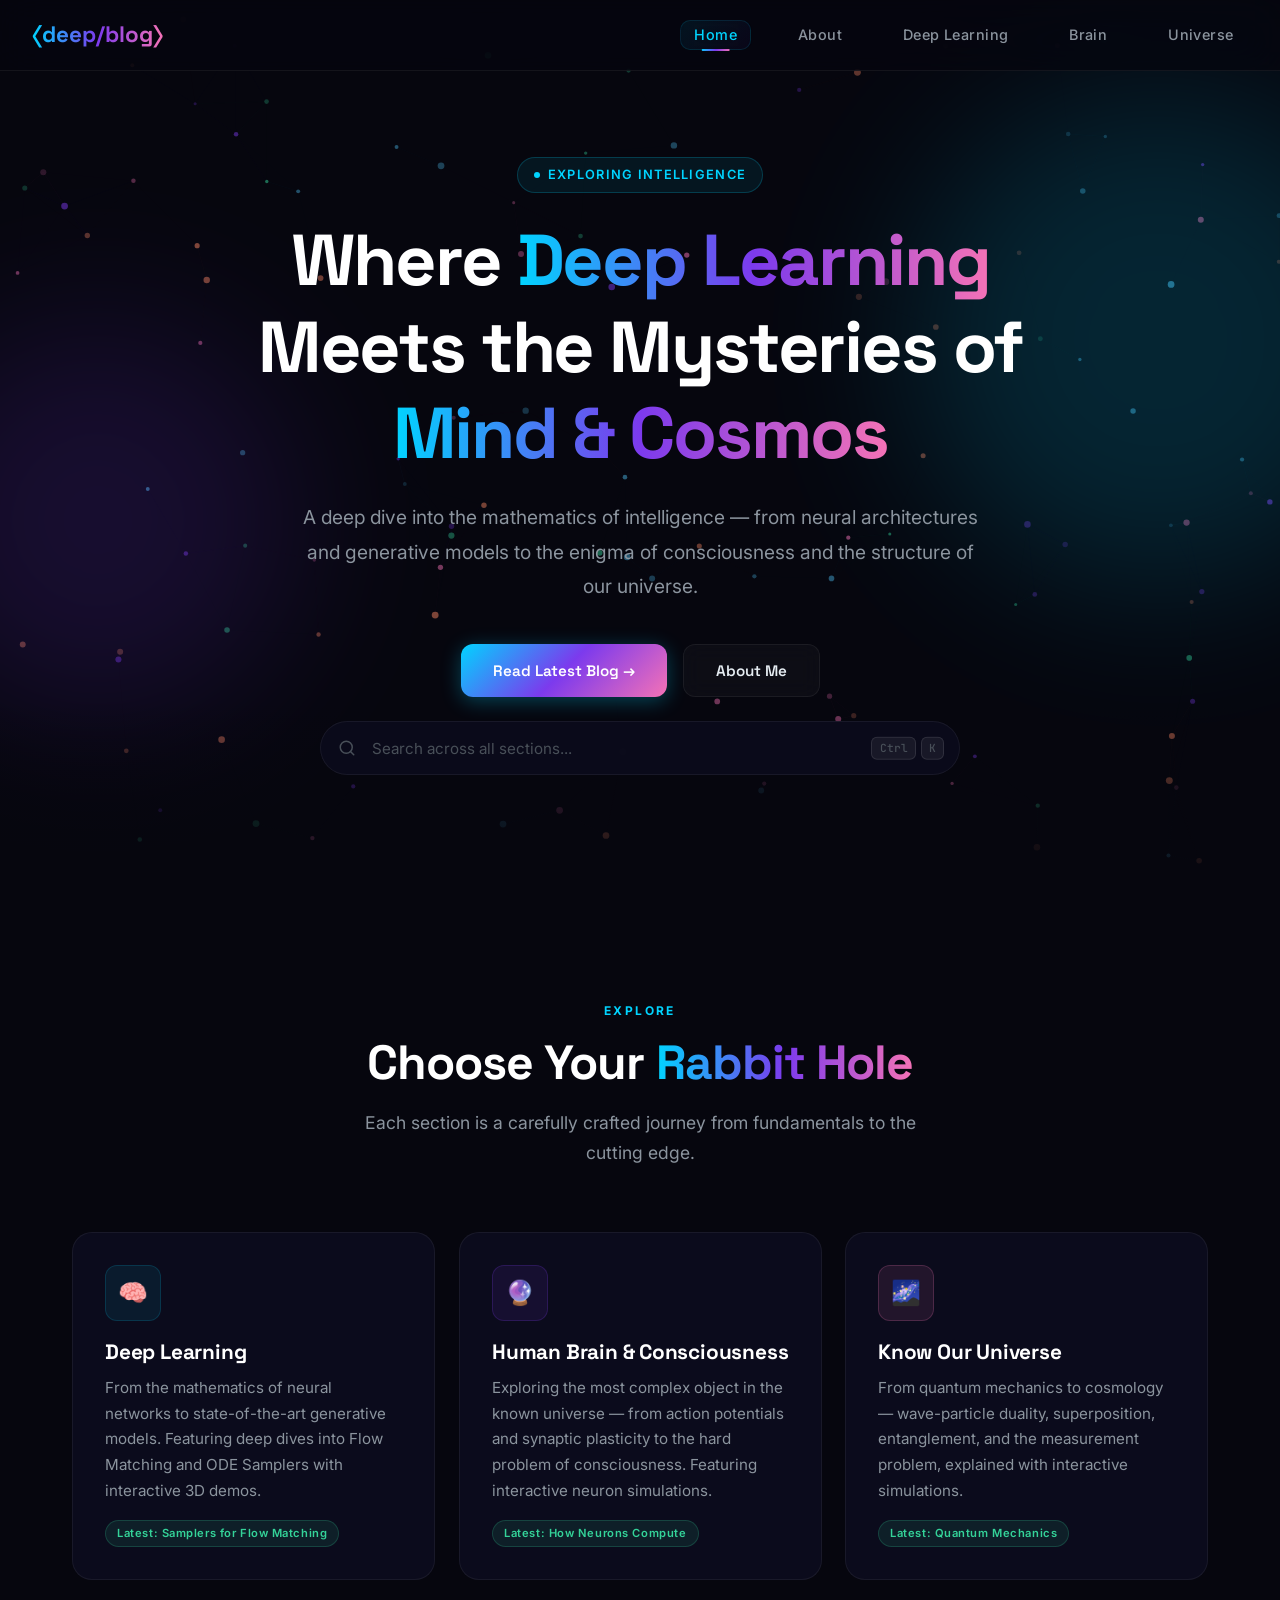
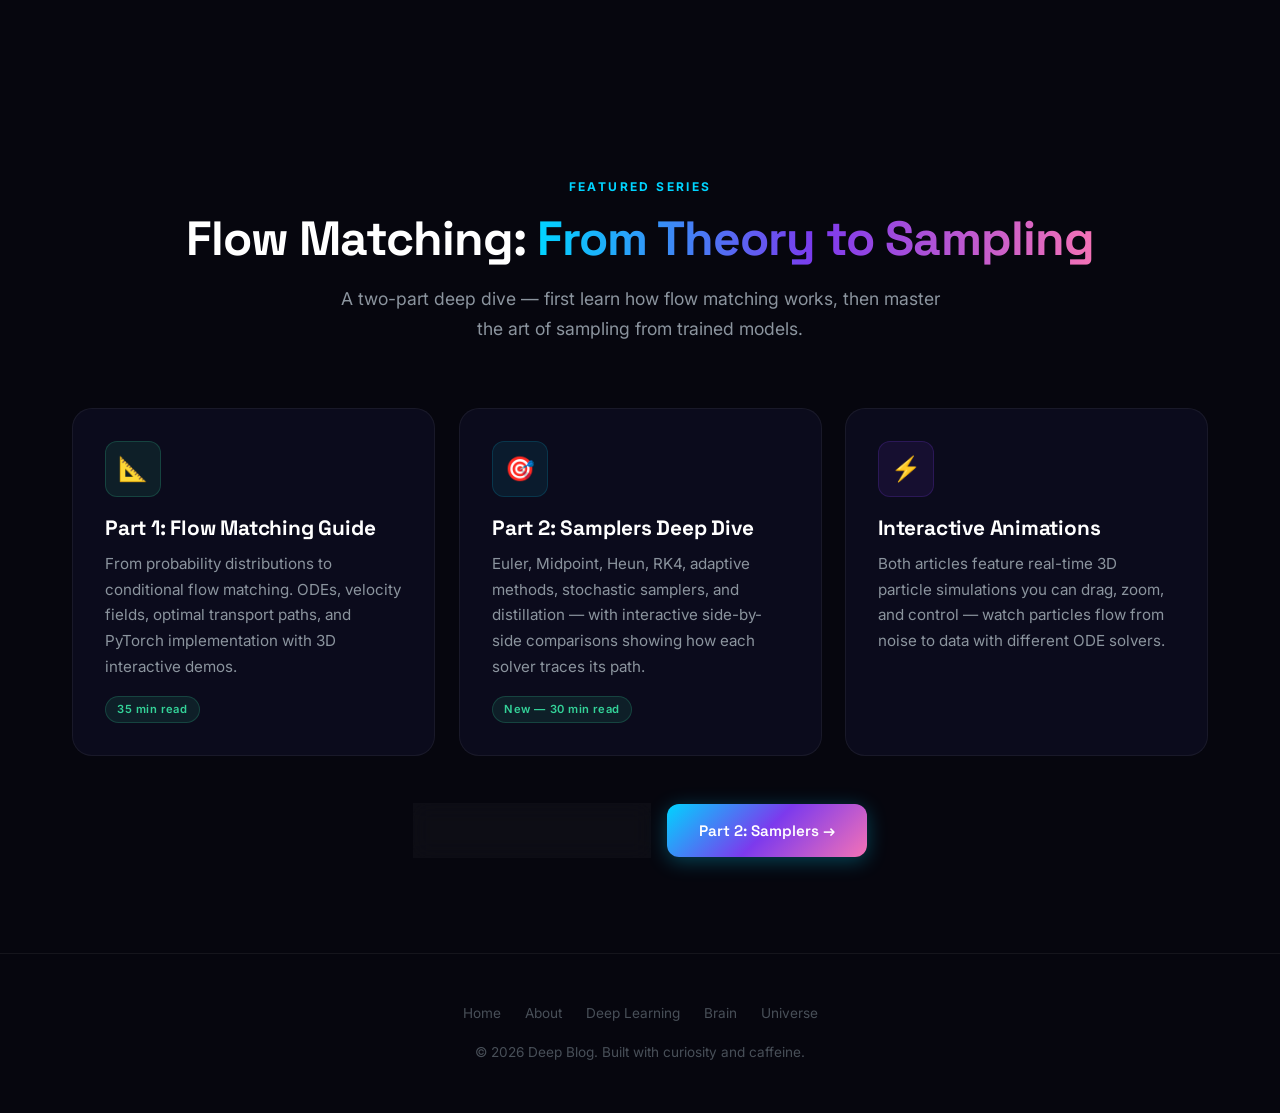
==== commit 83dc0004: "search bar" ====
--- a/index.html
+++ b/index.html
@@ -42,6 +42,18 @@
       <div class="btn-group">
         <a href="samplers-flow-matching.html" class="btn btn-primary">Read Latest Blog →</a>
         <a href="about.html" class="btn btn-secondary">About Me</a>
+      </div>
+
+      <!-- Global Search -->
+      <div class="global-search-wrapper" id="globalSearchWrapper">
+        <span class="search-icon"><svg viewBox="0 0 24 24"><circle cx="11" cy="11" r="8"/><line x1="21" y1="21" x2="16.65" y2="16.65"/></svg></span>
+        <input type="text" class="search-bar" id="globalSearchInput" placeholder="Search across all sections..." autocomplete="off">
+        <span class="search-shortcut"><kbd>Ctrl</kbd><kbd>K</kbd></span>
+        <div class="search-meta">
+          <span class="search-count"></span>
+          <button class="search-clear" aria-label="Clear search"><svg viewBox="0 0 24 24"><line x1="18" y1="6" x2="6" y2="18"/><line x1="6" y1="6" x2="18" y2="18"/></svg></button>
+        </div>
+        <div class="search-dropdown" id="globalDropdown"></div>
       </div>
     </div>
     <div class="hero-overlay"></div>
--- a/css/style.css
+++ b/css/style.css
@@ -1287,69 +1287,180 @@
   z-index: 5;
 }
 
-/* ── Search Bar ──────────────────────────────────────────────────────────── */
+/* ── Search Bar (Upgraded Command-Palette Style) ─────────────────────────── */
 .search-wrapper {
-  max-width: 600px;
+  max-width: 640px;
   margin: -1.5rem auto 3rem;
   position: relative;
-  z-index: 3;
+  z-index: 20;
+}
+
+.search-wrapper::before {
+  content: '';
+  position: absolute;
+  inset: -2px;
+  border-radius: calc(var(--radius-xl) + 2px);
+  background: linear-gradient(135deg, rgba(0,212,255,0), rgba(124,58,237,0), rgba(244,114,182,0));
+  opacity: 0;
+  transition: opacity 0.5s ease;
+  z-index: -1;
+  pointer-events: none;
+}
+
+.search-wrapper.focused::before {
+  background: linear-gradient(135deg, rgba(0,212,255,0.35), rgba(124,58,237,0.3), rgba(244,114,182,0.25));
+  opacity: 1;
+  animation: searchGlow 3s ease-in-out infinite;
+}
+
+@keyframes searchGlow {
+  0%, 100% { filter: blur(4px) brightness(1); }
+  50% { filter: blur(6px) brightness(1.3); }
 }
 
 .search-bar {
   width: 100%;
-  padding: 0.9rem 1.2rem 0.9rem 3rem;
+  padding: 1rem 1.4rem 1rem 3.2rem;
   border-radius: var(--radius-xl);
   border: 1px solid var(--border-subtle);
-  background: var(--bg-card);
-  backdrop-filter: blur(20px);
+  background: rgba(12, 12, 29, 0.85);
+  backdrop-filter: blur(24px) saturate(1.3);
+  -webkit-backdrop-filter: blur(24px) saturate(1.3);
   color: var(--text-primary);
   font-family: var(--font-body);
-  font-size: 1rem;
+  font-size: 1.05rem;
   outline: none;
-  transition: var(--transition-smooth);
+  transition: border-color 0.4s ease, box-shadow 0.4s ease, background 0.4s ease;
+  position: relative;
+  z-index: 1;
 }
 
 .search-bar::placeholder {
   color: var(--text-muted);
+  font-size: 0.95rem;
 }
 
 .search-bar:focus {
-  border-color: var(--accent-cyan);
-  box-shadow: 0 0 0 3px rgba(0, 212, 255, 0.1), var(--shadow-glow);
+  border-color: rgba(0, 212, 255, 0.4);
+  background: rgba(12, 12, 29, 0.95);
+  box-shadow: 0 0 0 3px rgba(0, 212, 255, 0.08), 0 8px 32px rgba(0, 0, 0, 0.3);
 }
 
 .search-icon {
   position: absolute;
-  left: 1rem;
+  left: 1.1rem;
   top: 50%;
   transform: translateY(-50%);
   color: var(--text-muted);
-  font-size: 1rem;
   pointer-events: none;
-}
-
-.search-clear {
+  z-index: 2;
+  display: flex;
+  align-items: center;
+  transition: color 0.3s ease;
+}
+
+.search-wrapper.focused .search-icon {
+  color: var(--accent-cyan);
+}
+
+.search-icon svg {
+  width: 18px;
+  height: 18px;
+  stroke: currentColor;
+  fill: none;
+  stroke-width: 2;
+  stroke-linecap: round;
+  stroke-linejoin: round;
+}
+
+.search-shortcut {
   position: absolute;
   right: 1rem;
   top: 50%;
   transform: translateY(-50%);
+  display: flex;
+  align-items: center;
+  gap: 0.3rem;
+  z-index: 2;
+  pointer-events: none;
+  transition: opacity 0.3s ease;
+}
+
+.search-shortcut.hidden {
+  opacity: 0;
+}
+
+.search-shortcut kbd {
+  display: inline-flex;
+  align-items: center;
+  justify-content: center;
+  padding: 0.15rem 0.45rem;
+  border-radius: 6px;
+  background: rgba(255, 255, 255, 0.06);
+  border: 1px solid rgba(255, 255, 255, 0.1);
+  color: var(--text-muted);
+  font-family: var(--font-mono);
+  font-size: 0.7rem;
+  font-weight: 500;
+  line-height: 1.4;
+}
+
+.search-meta {
+  position: absolute;
+  right: 1rem;
+  top: 50%;
+  transform: translateY(-50%);
+  display: flex;
+  align-items: center;
+  gap: 0.5rem;
+  z-index: 2;
+  opacity: 0;
+  transition: opacity 0.2s ease;
+  pointer-events: none;
+}
+
+.search-meta.visible {
+  opacity: 1;
+}
+
+.search-count {
+  font-family: var(--font-mono);
+  font-size: 0.75rem;
+  color: var(--text-muted);
+}
+
+.search-clear {
+  position: relative;
   background: none;
   border: none;
   color: var(--text-muted);
-  font-size: 1.1rem;
+  font-size: 0.9rem;
   cursor: pointer;
-  opacity: 0;
-  transition: var(--transition-fast);
-  padding: 0.2rem;
+  padding: 0.25rem;
   line-height: 1;
-}
-
-.search-clear.visible {
-  opacity: 1;
+  pointer-events: all;
+  transition: color 0.2s ease, transform 0.2s ease;
+  display: flex;
+  align-items: center;
+  justify-content: center;
+  width: 20px;
+  height: 20px;
+  border-radius: 50%;
 }
 
 .search-clear:hover {
   color: var(--text-primary);
+  background: rgba(255,255,255,0.08);
+  transform: scale(1.1);
+}
+
+.search-clear svg {
+  width: 14px;
+  height: 14px;
+  stroke: currentColor;
+  fill: none;
+  stroke-width: 2;
+  stroke-linecap: round;
 }
 
 .no-results {
@@ -1362,6 +1473,215 @@
 
 .no-results.visible {
   display: block;
+}
+
+/* ── Global Search Dropdown (Home Page) ──────────────────────────────────── */
+.global-search-wrapper {
+  max-width: 640px;
+  margin: 1.5rem auto 0;
+  position: relative;
+  z-index: 100;
+}
+
+.global-search-wrapper::before {
+  content: '';
+  position: absolute;
+  inset: -2px;
+  border-radius: calc(var(--radius-xl) + 2px);
+  background: linear-gradient(135deg, rgba(0,212,255,0), rgba(124,58,237,0), rgba(244,114,182,0));
+  opacity: 0;
+  transition: opacity 0.5s ease;
+  z-index: -1;
+  pointer-events: none;
+}
+
+.global-search-wrapper.focused::before {
+  background: linear-gradient(135deg, rgba(0,212,255,0.35), rgba(124,58,237,0.3), rgba(244,114,182,0.25));
+  opacity: 1;
+  animation: searchGlow 3s ease-in-out infinite;
+}
+
+.global-search-wrapper .search-bar {
+  padding-right: 5.5rem;
+}
+
+.search-dropdown {
+  position: absolute;
+  top: calc(100% + 6px);
+  left: 0;
+  right: 0;
+  max-height: 420px;
+  overflow-y: auto;
+  background: rgba(12, 12, 29, 0.96);
+  backdrop-filter: blur(24px) saturate(1.3);
+  -webkit-backdrop-filter: blur(24px) saturate(1.3);
+  border: 1px solid var(--border-subtle);
+  border-radius: var(--radius-lg);
+  box-shadow: 0 16px 48px rgba(0, 0, 0, 0.5), 0 0 0 1px rgba(255,255,255,0.03);
+  display: none;
+  z-index: 101;
+  padding: 0.5rem;
+}
+
+.search-dropdown.open {
+  display: block;
+  animation: dropdownSlide 0.25s cubic-bezier(0.34, 1.56, 0.64, 1);
+}
+
+@keyframes dropdownSlide {
+  from { opacity: 0; transform: translateY(-8px) scale(0.98); }
+  to { opacity: 1; transform: translateY(0) scale(1); }
+}
+
+.search-dropdown::-webkit-scrollbar {
+  width: 4px;
+}
+
+.search-dropdown::-webkit-scrollbar-track {
+  background: transparent;
+}
+
+.search-dropdown::-webkit-scrollbar-thumb {
+  background: rgba(255,255,255,0.1);
+  border-radius: 2px;
+}
+
+.search-dropdown-section {
+  padding: 0.5rem 0.7rem 0.3rem;
+  font-size: 0.68rem;
+  font-weight: 700;
+  letter-spacing: 0.1em;
+  text-transform: uppercase;
+  color: var(--text-muted);
+  font-family: var(--font-heading);
+}
+
+.search-result {
+  display: flex;
+  align-items: flex-start;
+  gap: 0.8rem;
+  padding: 0.7rem 0.8rem;
+  border-radius: var(--radius-md);
+  cursor: pointer;
+  transition: background 0.2s ease;
+  text-decoration: none;
+  color: inherit;
+}
+
+.search-result:hover,
+.search-result.active {
+  background: rgba(0, 212, 255, 0.06);
+  color: inherit;
+  text-shadow: none;
+}
+
+.search-result-icon {
+  font-size: 1.3rem;
+  flex-shrink: 0;
+  width: 36px;
+  height: 36px;
+  border-radius: var(--radius-sm);
+  display: flex;
+  align-items: center;
+  justify-content: center;
+  background: rgba(255,255,255,0.04);
+  border: 1px solid rgba(255,255,255,0.06);
+}
+
+.search-result-body {
+  flex: 1;
+  min-width: 0;
+}
+
+.search-result-title {
+  font-family: var(--font-heading);
+  font-weight: 600;
+  font-size: 0.92rem;
+  color: var(--text-primary);
+  margin-bottom: 0.15rem;
+  white-space: nowrap;
+  overflow: hidden;
+  text-overflow: ellipsis;
+}
+
+.search-result-summary {
+  font-size: 0.78rem;
+  color: var(--text-muted);
+  line-height: 1.4;
+  display: -webkit-box;
+  -webkit-line-clamp: 1;
+  -webkit-box-orient: vertical;
+  overflow: hidden;
+}
+
+.search-result-meta {
+  display: flex;
+  align-items: center;
+  gap: 0.6rem;
+  margin-top: 0.25rem;
+}
+
+.search-section-pill {
+  display: inline-block;
+  padding: 0.1rem 0.5rem;
+  border-radius: 100px;
+  font-size: 0.62rem;
+  font-weight: 700;
+  letter-spacing: 0.04em;
+  text-transform: uppercase;
+}
+
+.search-section-pill.dl {
+  background: rgba(0, 212, 255, 0.1);
+  color: var(--accent-cyan);
+  border: 1px solid rgba(0, 212, 255, 0.15);
+}
+
+.search-section-pill.brain {
+  background: rgba(124, 58, 237, 0.1);
+  color: var(--accent-purple);
+  border: 1px solid rgba(124, 58, 237, 0.15);
+}
+
+.search-section-pill.universe {
+  background: rgba(244, 114, 182, 0.1);
+  color: var(--accent-pink);
+  border: 1px solid rgba(244, 114, 182, 0.15);
+}
+
+.search-result-time {
+  font-family: var(--font-mono);
+  font-size: 0.65rem;
+  color: var(--text-muted);
+}
+
+.search-dropdown-empty {
+  padding: 2rem 1rem;
+  text-align: center;
+  color: var(--text-muted);
+  font-size: 0.9rem;
+}
+
+.search-dropdown-hint {
+  padding: 0.5rem 0.8rem;
+  text-align: center;
+  font-size: 0.72rem;
+  color: var(--text-muted);
+  border-top: 1px solid var(--border-subtle);
+  margin-top: 0.3rem;
+  font-family: var(--font-mono);
+}
+
+.search-dropdown-hint kbd {
+  display: inline-flex;
+  align-items: center;
+  justify-content: center;
+  padding: 0.1rem 0.3rem;
+  border-radius: 4px;
+  background: rgba(255, 255, 255, 0.06);
+  border: 1px solid rgba(255, 255, 255, 0.08);
+  font-size: 0.65rem;
+  margin: 0 0.15rem;
 }
 
 /* ── Blog Cards (Landing Page) ───────────────────────────────────────────── */
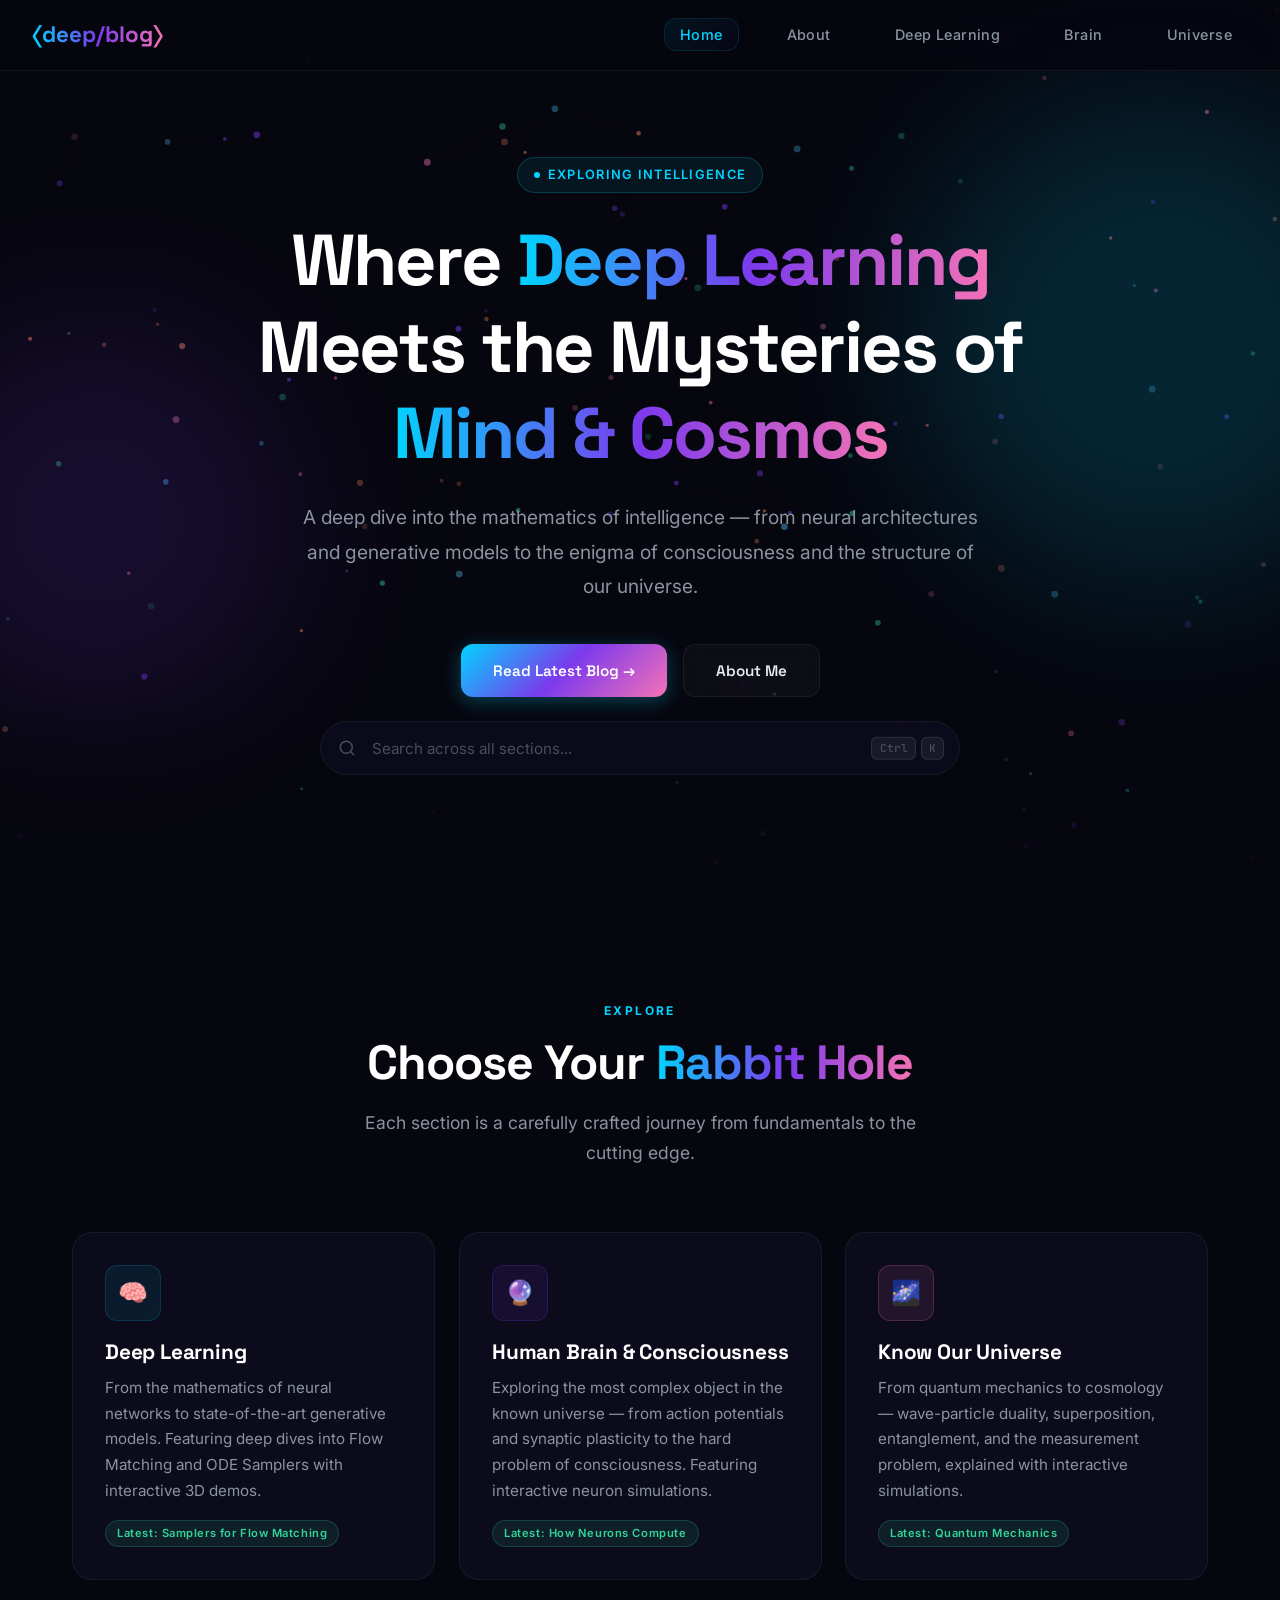
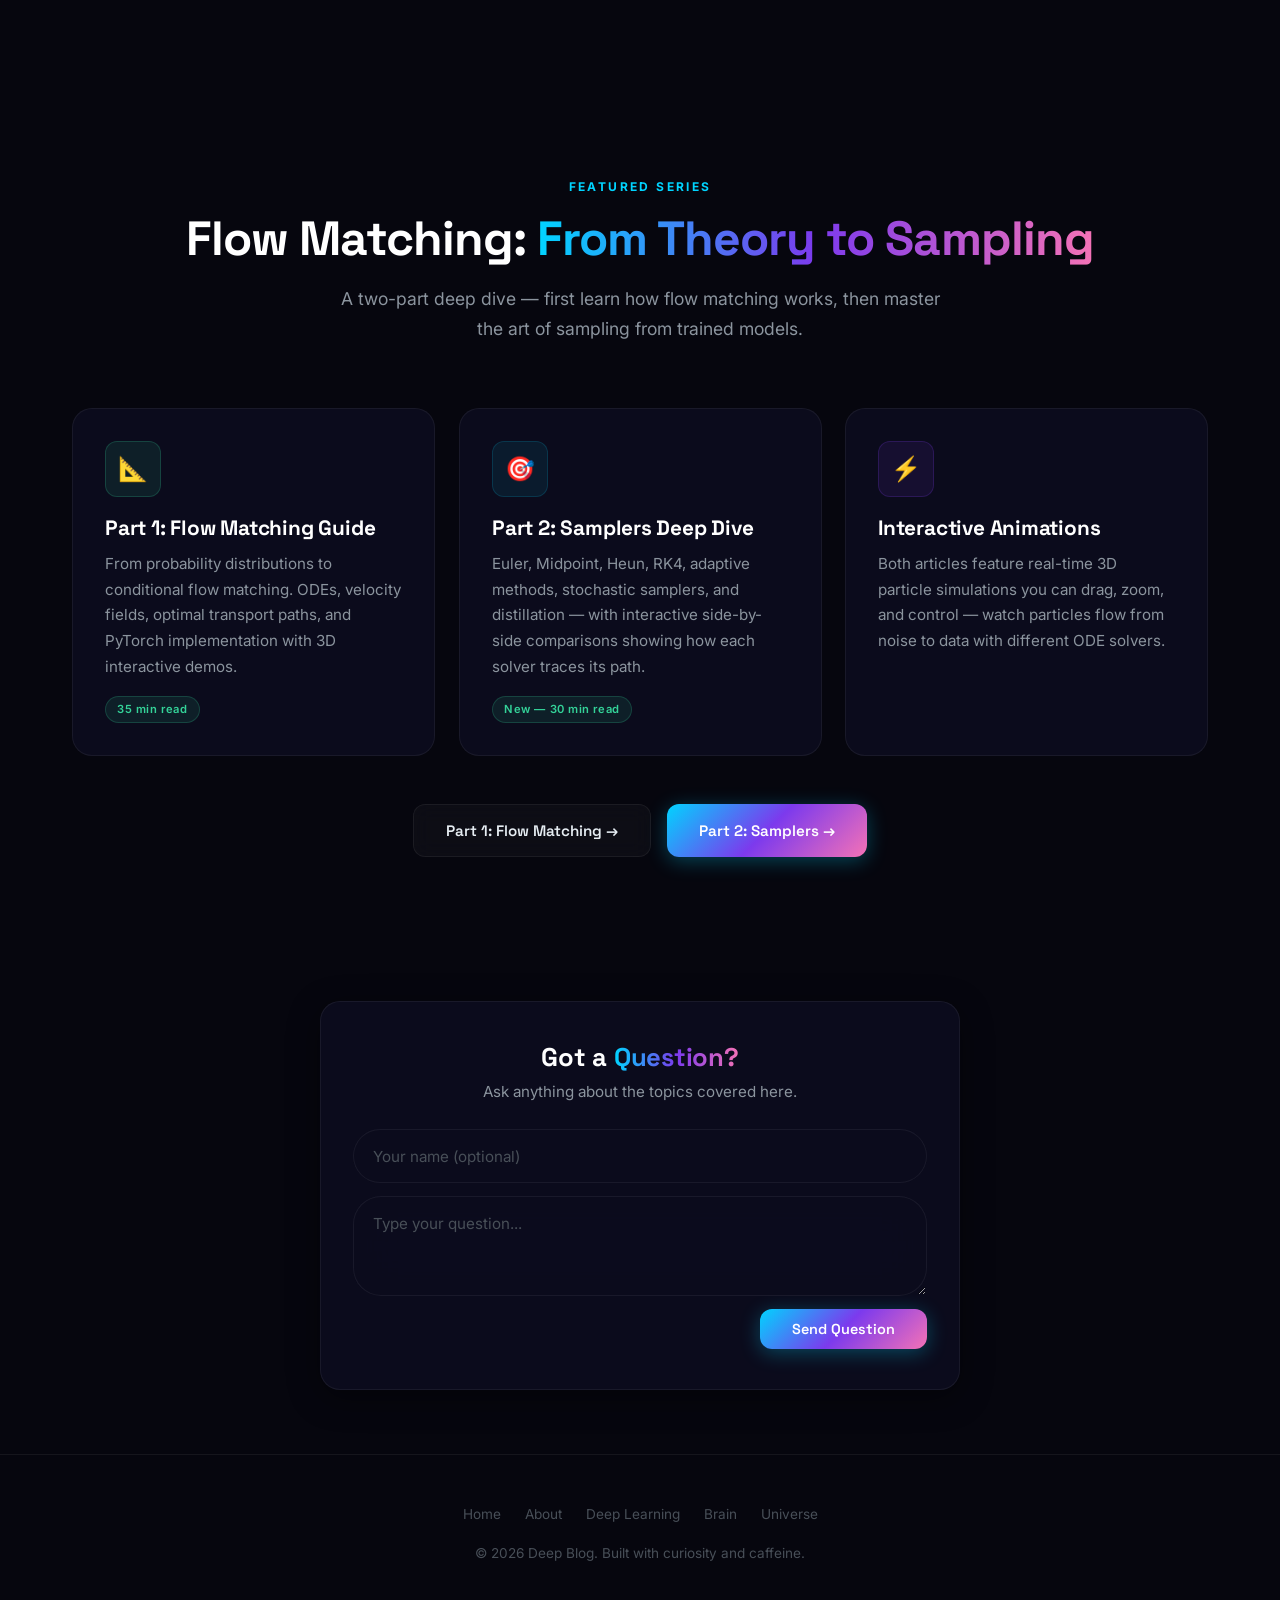
==== commit eab96ea9: "ask quest" ====
--- a/index.html
+++ b/index.html
@@ -155,6 +155,21 @@
   <div class="glow-orb purple" style="width:400px;height:400px;bottom:20%;left:-8%;"></div>
 
   <!-- Footer -->
+  <!-- Ask a Question -->
+  <section class="ask-section">
+    <div class="ask-card">
+      <h3>Got a <span class="gradient-text">Question?</span></h3>
+      <p>Ask anything about the topics covered here.</p>
+      <form class="ask-form" id="askForm">
+        <input type="text" class="ask-input" name="name" placeholder="Your name (optional)" autocomplete="off">
+        <textarea class="ask-textarea" name="question" placeholder="Type your question..." required></textarea>
+        <button type="submit" class="btn btn-primary ask-btn">Send Question</button>
+      </form>
+      <div class="ask-success" id="askSuccess">Thanks! We'll look into it.</div>
+      <div class="ask-error" id="askError">Something went wrong. Try again.</div>
+    </div>
+  </section>
+
   <footer class="footer">
     <div class="footer-links">
       <a href="index.html">Home</a>
--- a/css/style.css
+++ b/css/style.css
@@ -143,61 +143,40 @@
   font-weight: 500;
   letter-spacing: 0.03em;
   position: relative;
-  padding: 0.4rem 0.9rem;
-  border-radius: 10px;
-  transition: color 0.3s ease, background 0.4s ease, box-shadow 0.4s ease, transform 0.3s ease;
-}
-
-.nav-links a::after {
-  content: '';
-  position: absolute;
-  bottom: -1px;
-  left: 50%;
-  transform: translateX(-50%);
-  width: 0;
-  height: 2px;
-  background: var(--gradient-hero);
-  transition: width 0.4s cubic-bezier(0.4, 0, 0.2, 1);
-  border-radius: 1px;
+  padding: 0.5rem 1rem;
+  border-radius: 12px;
+  transition: color 0.35s ease, transform 0.4s cubic-bezier(0.34, 1.56, 0.64, 1), box-shadow 0.4s ease;
 }
 
 .nav-links a::before {
   content: '';
   position: absolute;
   inset: 0;
-  border-radius: 10px;
-  background: linear-gradient(135deg, rgba(0, 212, 255, 0.12), rgba(124, 58, 237, 0.08));
-  backdrop-filter: blur(12px);
-  -webkit-backdrop-filter: blur(12px);
-  border: 1px solid rgba(255, 255, 255, 0.08);
+  border-radius: 12px;
+  background: linear-gradient(135deg, rgba(0, 212, 255, 0.1), rgba(124, 58, 237, 0.06));
+  backdrop-filter: blur(14px);
+  -webkit-backdrop-filter: blur(14px);
+  border: 1px solid rgba(255, 255, 255, 0.06);
   opacity: 0;
-  transform: scale(0.85);
-  transition: opacity 0.4s ease, transform 0.4s cubic-bezier(0.34, 1.56, 0.64, 1);
+  transform: scale(0.8) translateY(4px);
+  transition: opacity 0.4s ease, transform 0.45s cubic-bezier(0.34, 1.56, 0.64, 1);
   z-index: -1;
 }
 
 .nav-links a:hover {
   color: #fff;
-  text-shadow: 0 0 12px rgba(0, 212, 255, 0.3);
-  transform: translateY(-1px);
+  transform: translateY(-3px);
+  box-shadow: 0 8px 24px rgba(0, 212, 255, 0.1), 0 2px 8px rgba(0, 0, 0, 0.2);
 }
 
 .nav-links a:hover::before {
   opacity: 1;
-  transform: scale(1);
-}
-
-.nav-links a:hover::after { width: 60%; }
+  transform: scale(1) translateY(0);
+}
 
 .nav-links a:active {
-  transform: scale(0.95);
-}
-
-.nav-links a:active::before {
-  opacity: 1;
-  transform: scale(1);
-  background: linear-gradient(135deg, rgba(0, 212, 255, 0.2), rgba(124, 58, 237, 0.15));
-  box-shadow: inset 0 0 20px rgba(0, 212, 255, 0.1), 0 0 25px rgba(0, 212, 255, 0.08);
+  transform: translateY(-1px) scale(0.97);
+  transition-duration: 0.1s;
 }
 
 .nav-links a.active {
@@ -206,21 +185,9 @@
 
 .nav-links a.active::before {
   opacity: 1;
-  transform: scale(1);
-  background: linear-gradient(135deg, rgba(0, 212, 255, 0.08), rgba(124, 58, 237, 0.05));
+  transform: scale(1) translateY(0);
+  background: linear-gradient(135deg, rgba(0, 212, 255, 0.08), rgba(124, 58, 237, 0.04));
   border: 1px solid rgba(0, 212, 255, 0.12);
-}
-
-.nav-links a.active::after { width: 40%; }
-
-@keyframes liquidRipple {
-  0% { box-shadow: 0 0 0 0 rgba(0, 212, 255, 0.3); }
-  50% { box-shadow: 0 0 0 8px rgba(0, 212, 255, 0); }
-  100% { box-shadow: 0 0 0 0 rgba(0, 212, 255, 0); }
-}
-
-.nav-links a.nav-ripple::before {
-  animation: liquidRipple 0.6s ease-out;
 }
 
 .nav-toggle {
@@ -1005,6 +972,232 @@
   50% { transform: translateY(-15px); }
 }
 
+/* ── Ask Section ─────────────────────────────────────────────────────────── */
+.ask-section {
+  padding: 3rem 1.5rem 4rem;
+  display: flex;
+  justify-content: center;
+  position: relative;
+  z-index: 5;
+}
+
+.ask-card {
+  width: 100%;
+  max-width: 640px;
+  position: relative;
+  background: var(--bg-card);
+  backdrop-filter: blur(20px) saturate(120%);
+  -webkit-backdrop-filter: blur(20px) saturate(120%);
+  border: 1px solid var(--border-subtle);
+  border-radius: var(--radius-lg);
+  padding: 2.5rem 2rem;
+  text-align: center;
+  box-shadow: var(--shadow-card);
+  transition: transform 0.55s cubic-bezier(0.22, 0.61, 0.36, 1),
+              border-color 0.5s ease,
+              box-shadow 0.5s ease,
+              background 0.5s ease;
+  overflow: hidden;
+}
+
+.ask-card::before {
+  content: '';
+  position: absolute;
+  inset: 0;
+  border-radius: var(--radius-lg);
+  background:
+    linear-gradient(155deg,
+      rgba(255, 255, 255, 0.10) 0%,
+      rgba(255, 255, 255, 0.02) 35%,
+      rgba(0, 212, 255, 0.05) 65%,
+      rgba(124, 58, 237, 0.04) 100%);
+  opacity: 0;
+  transition: opacity 0.5s ease;
+  pointer-events: none;
+  z-index: 0;
+}
+
+.ask-card::after {
+  content: '';
+  position: absolute;
+  inset: 0;
+  border-radius: inherit;
+  background:
+    radial-gradient(circle at 18% 20%, rgba(255, 255, 255, 0.20) 0%, rgba(255, 255, 255, 0) 42%),
+    radial-gradient(circle at 82% 24%, rgba(0, 212, 255, 0.14) 0%, rgba(0, 212, 255, 0) 44%),
+    radial-gradient(circle at 24% 80%, rgba(124, 58, 237, 0.14) 0%, rgba(124, 58, 237, 0) 45%),
+    radial-gradient(circle at 78% 82%, rgba(255, 255, 255, 0.10) 0%, rgba(255, 255, 255, 0) 40%);
+  background-size: 220% 220%, 230% 230%, 230% 230%, 210% 210%;
+  background-position: 0% 0%, 100% 0%, 0% 100%, 100% 100%;
+  pointer-events: none;
+  z-index: 1;
+  opacity: 0;
+  filter: blur(10px) saturate(122%);
+  mix-blend-mode: screen;
+  transition: opacity 0.45s ease;
+  will-change: background-position, opacity;
+  animation: glassLiquidDrift 7s ease-in-out infinite paused;
+}
+
+.ask-card:hover {
+  transform: translateY(-16px) scale(1.08);
+  border-color: rgba(128, 216, 255, 0.22);
+  background:
+    linear-gradient(135deg,
+      rgba(22, 28, 52, 0.35),
+      rgba(14, 18, 38, 0.18));
+  box-shadow:
+    0 24px 68px rgba(0, 212, 255, 0.10),
+    0 8px 32px rgba(0, 0, 0, 0.28),
+    0 0 0 1px rgba(255, 255, 255, 0.05),
+    0 0 18px rgba(0, 212, 255, 0.06),
+    inset 0 1px 0 rgba(255, 255, 255, 0.12),
+    inset 0 -1px 0 rgba(255, 255, 255, 0.03);
+  backdrop-filter: blur(28px) saturate(130%) brightness(1.04);
+  -webkit-backdrop-filter: blur(28px) saturate(130%) brightness(1.04);
+}
+
+.ask-card:hover::before { opacity: 1; }
+
+.ask-card:hover::after {
+  opacity: 0.92;
+  animation-play-state: running;
+}
+
+.ask-card:hover h3 {
+  color: var(--accent-cyan);
+  transition: color 0.3s ease;
+}
+
+.ask-card h3 {
+  font-family: var(--font-heading);
+  font-size: 1.6rem;
+  font-weight: 700;
+  color: var(--text-heading);
+  margin-bottom: 0.4rem;
+}
+
+.ask-card > p {
+  color: var(--text-secondary);
+  font-size: 0.95rem;
+  margin-bottom: 1.5rem;
+}
+
+.ask-form {
+  display: flex;
+  flex-direction: column;
+  gap: 0.8rem;
+}
+
+.ask-input,
+.ask-textarea {
+  width: 100%;
+  padding: 1rem 1.2rem;
+  border-radius: var(--radius-xl);
+  border: 1px solid var(--border-subtle);
+  background: rgba(12, 12, 29, 0.85);
+  backdrop-filter: blur(24px) saturate(1.3);
+  -webkit-backdrop-filter: blur(24px) saturate(1.3);
+  color: var(--text-primary);
+  font-family: var(--font-body);
+  font-size: 1rem;
+  outline: none;
+  position: relative;
+  z-index: 2;
+  transition: border-color 0.4s ease, box-shadow 0.4s ease, background 0.4s ease;
+}
+
+.ask-input::placeholder,
+.ask-textarea::placeholder {
+  color: var(--text-muted);
+  font-size: 0.95rem;
+}
+
+.ask-input:focus,
+.ask-textarea:focus {
+  border-color: rgba(0, 212, 255, 0.5);
+  background: rgba(12, 12, 29, 0.95);
+  box-shadow:
+    0 0 0 1px rgba(0, 212, 255, 0.15),
+    0 0 20px rgba(0, 212, 255, 0.08),
+    0 0 60px rgba(124, 58, 237, 0.06),
+    0 8px 32px rgba(0, 0, 0, 0.3);
+}
+
+.ask-textarea {
+  min-height: 100px;
+  resize: vertical;
+  line-height: 1.5;
+}
+
+.ask-btn {
+  align-self: flex-end;
+  padding: 0.7rem 2rem;
+  font-size: 0.9rem;
+  transition: opacity 0.3s ease, transform 0.3s ease;
+}
+
+.ask-btn:disabled {
+  opacity: 0.6;
+  pointer-events: none;
+}
+
+.ask-btn.loading {
+  position: relative;
+  color: transparent;
+}
+
+.ask-btn.loading::after {
+  content: '';
+  position: absolute;
+  width: 18px;
+  height: 18px;
+  top: 50%;
+  left: 50%;
+  margin: -9px 0 0 -9px;
+  border: 2px solid rgba(255, 255, 255, 0.3);
+  border-top-color: #fff;
+  border-radius: 50%;
+  animation: askSpin 0.6s linear infinite;
+}
+
+@keyframes askSpin {
+  to { transform: rotate(360deg); }
+}
+
+.ask-success,
+.ask-error {
+  display: none;
+  margin-top: 1rem;
+  padding: 0.8rem 1rem;
+  border-radius: var(--radius-md);
+  font-size: 0.9rem;
+  font-weight: 500;
+}
+
+.ask-success.visible {
+  display: block;
+  background: rgba(52, 211, 153, 0.1);
+  border: 1px solid rgba(52, 211, 153, 0.2);
+  color: var(--accent-green);
+}
+
+.ask-error.visible {
+  display: block;
+  background: rgba(248, 113, 113, 0.1);
+  border: 1px solid rgba(248, 113, 113, 0.2);
+  color: var(--accent-red);
+}
+
+@media (max-width: 768px) {
+  .ask-card {
+    padding: 2rem 1.2rem;
+  }
+  .ask-btn {
+    align-self: stretch;
+  }
+}
+
 /* ── Footer ───────────────────────────────────────────────────────────────── */
 .footer {
   padding: 3rem 2rem;
@@ -1295,27 +1488,67 @@
   z-index: 20;
 }
 
-.search-wrapper::before {
+.search-wrapper::before,
+.search-wrapper::after {
   content: '';
   position: absolute;
   inset: -2px;
   border-radius: calc(var(--radius-xl) + 2px);
-  background: linear-gradient(135deg, rgba(0,212,255,0), rgba(124,58,237,0), rgba(244,114,182,0));
   opacity: 0;
   transition: opacity 0.5s ease;
   z-index: -1;
   pointer-events: none;
 }
 
-.search-wrapper.focused::before {
-  background: linear-gradient(135deg, rgba(0,212,255,0.35), rgba(124,58,237,0.3), rgba(244,114,182,0.25));
+.search-wrapper::before {
+  background: conic-gradient(
+    from var(--search-angle, 0deg),
+    rgba(0,212,255,0.6),
+    rgba(124,58,237,0.5),
+    rgba(244,114,182,0.5),
+    rgba(52,211,153,0.4),
+    rgba(0,212,255,0.6)
+  );
+  filter: blur(5px);
+}
+
+.search-wrapper::after {
+  background: conic-gradient(
+    from var(--search-angle, 0deg),
+    rgba(0,212,255,0.15),
+    rgba(124,58,237,0.12),
+    rgba(244,114,182,0.12),
+    rgba(52,211,153,0.1),
+    rgba(0,212,255,0.15)
+  );
+  inset: -6px;
+  border-radius: calc(var(--radius-xl) + 6px);
+  filter: blur(14px);
+}
+
+.search-wrapper.focused::before,
+.search-wrapper.focused::after {
   opacity: 1;
-  animation: searchGlow 3s ease-in-out infinite;
-}
-
-@keyframes searchGlow {
-  0%, 100% { filter: blur(4px) brightness(1); }
-  50% { filter: blur(6px) brightness(1.3); }
+  animation: searchRotate 4s linear infinite;
+}
+
+.search-wrapper.focused::after {
+  animation: searchRotate 4s linear infinite, searchPulse 2.5s ease-in-out infinite;
+}
+
+@property --search-angle {
+  syntax: '<angle>';
+  initial-value: 0deg;
+  inherits: false;
+}
+
+@keyframes searchRotate {
+  to { --search-angle: 360deg; }
+}
+
+@keyframes searchPulse {
+  0%, 100% { opacity: 0.5; filter: blur(14px); }
+  50% { opacity: 0.9; filter: blur(20px); }
 }
 
 .search-bar {
@@ -1341,9 +1574,13 @@
 }
 
 .search-bar:focus {
-  border-color: rgba(0, 212, 255, 0.4);
+  border-color: rgba(0, 212, 255, 0.5);
   background: rgba(12, 12, 29, 0.95);
-  box-shadow: 0 0 0 3px rgba(0, 212, 255, 0.08), 0 8px 32px rgba(0, 0, 0, 0.3);
+  box-shadow:
+    0 0 0 1px rgba(0, 212, 255, 0.15),
+    0 0 20px rgba(0, 212, 255, 0.08),
+    0 0 60px rgba(124, 58, 237, 0.06),
+    0 8px 32px rgba(0, 0, 0, 0.3);
 }
 
 .search-icon {
@@ -1359,8 +1596,16 @@
   transition: color 0.3s ease;
 }
 
-.search-wrapper.focused .search-icon {
+.search-wrapper.focused .search-icon,
+.global-search-wrapper.focused .search-icon {
   color: var(--accent-cyan);
+  filter: drop-shadow(0 0 6px rgba(0, 212, 255, 0.5));
+}
+
+.search-wrapper.focused,
+.global-search-wrapper.focused {
+  transform: scale(1.04);
+  transition: transform 0.4s cubic-bezier(0.34, 1.56, 0.64, 1);
 }
 
 .search-icon svg {
@@ -1483,22 +1728,52 @@
   z-index: 100;
 }
 
-.global-search-wrapper::before {
+.global-search-wrapper::before,
+.global-search-wrapper::after {
   content: '';
   position: absolute;
   inset: -2px;
   border-radius: calc(var(--radius-xl) + 2px);
-  background: linear-gradient(135deg, rgba(0,212,255,0), rgba(124,58,237,0), rgba(244,114,182,0));
   opacity: 0;
   transition: opacity 0.5s ease;
   z-index: -1;
   pointer-events: none;
 }
 
-.global-search-wrapper.focused::before {
-  background: linear-gradient(135deg, rgba(0,212,255,0.35), rgba(124,58,237,0.3), rgba(244,114,182,0.25));
+.global-search-wrapper::before {
+  background: conic-gradient(
+    from var(--search-angle, 0deg),
+    rgba(0,212,255,0.6),
+    rgba(124,58,237,0.5),
+    rgba(244,114,182,0.5),
+    rgba(52,211,153,0.4),
+    rgba(0,212,255,0.6)
+  );
+  filter: blur(5px);
+}
+
+.global-search-wrapper::after {
+  background: conic-gradient(
+    from var(--search-angle, 0deg),
+    rgba(0,212,255,0.15),
+    rgba(124,58,237,0.12),
+    rgba(244,114,182,0.12),
+    rgba(52,211,153,0.1),
+    rgba(0,212,255,0.15)
+  );
+  inset: -6px;
+  border-radius: calc(var(--radius-xl) + 6px);
+  filter: blur(14px);
+}
+
+.global-search-wrapper.focused::before,
+.global-search-wrapper.focused::after {
   opacity: 1;
-  animation: searchGlow 3s ease-in-out infinite;
+  animation: searchRotate 4s linear infinite;
+}
+
+.global-search-wrapper.focused::after {
+  animation: searchRotate 4s linear infinite, searchPulse 2.5s ease-in-out infinite;
 }
 
 .global-search-wrapper .search-bar {
